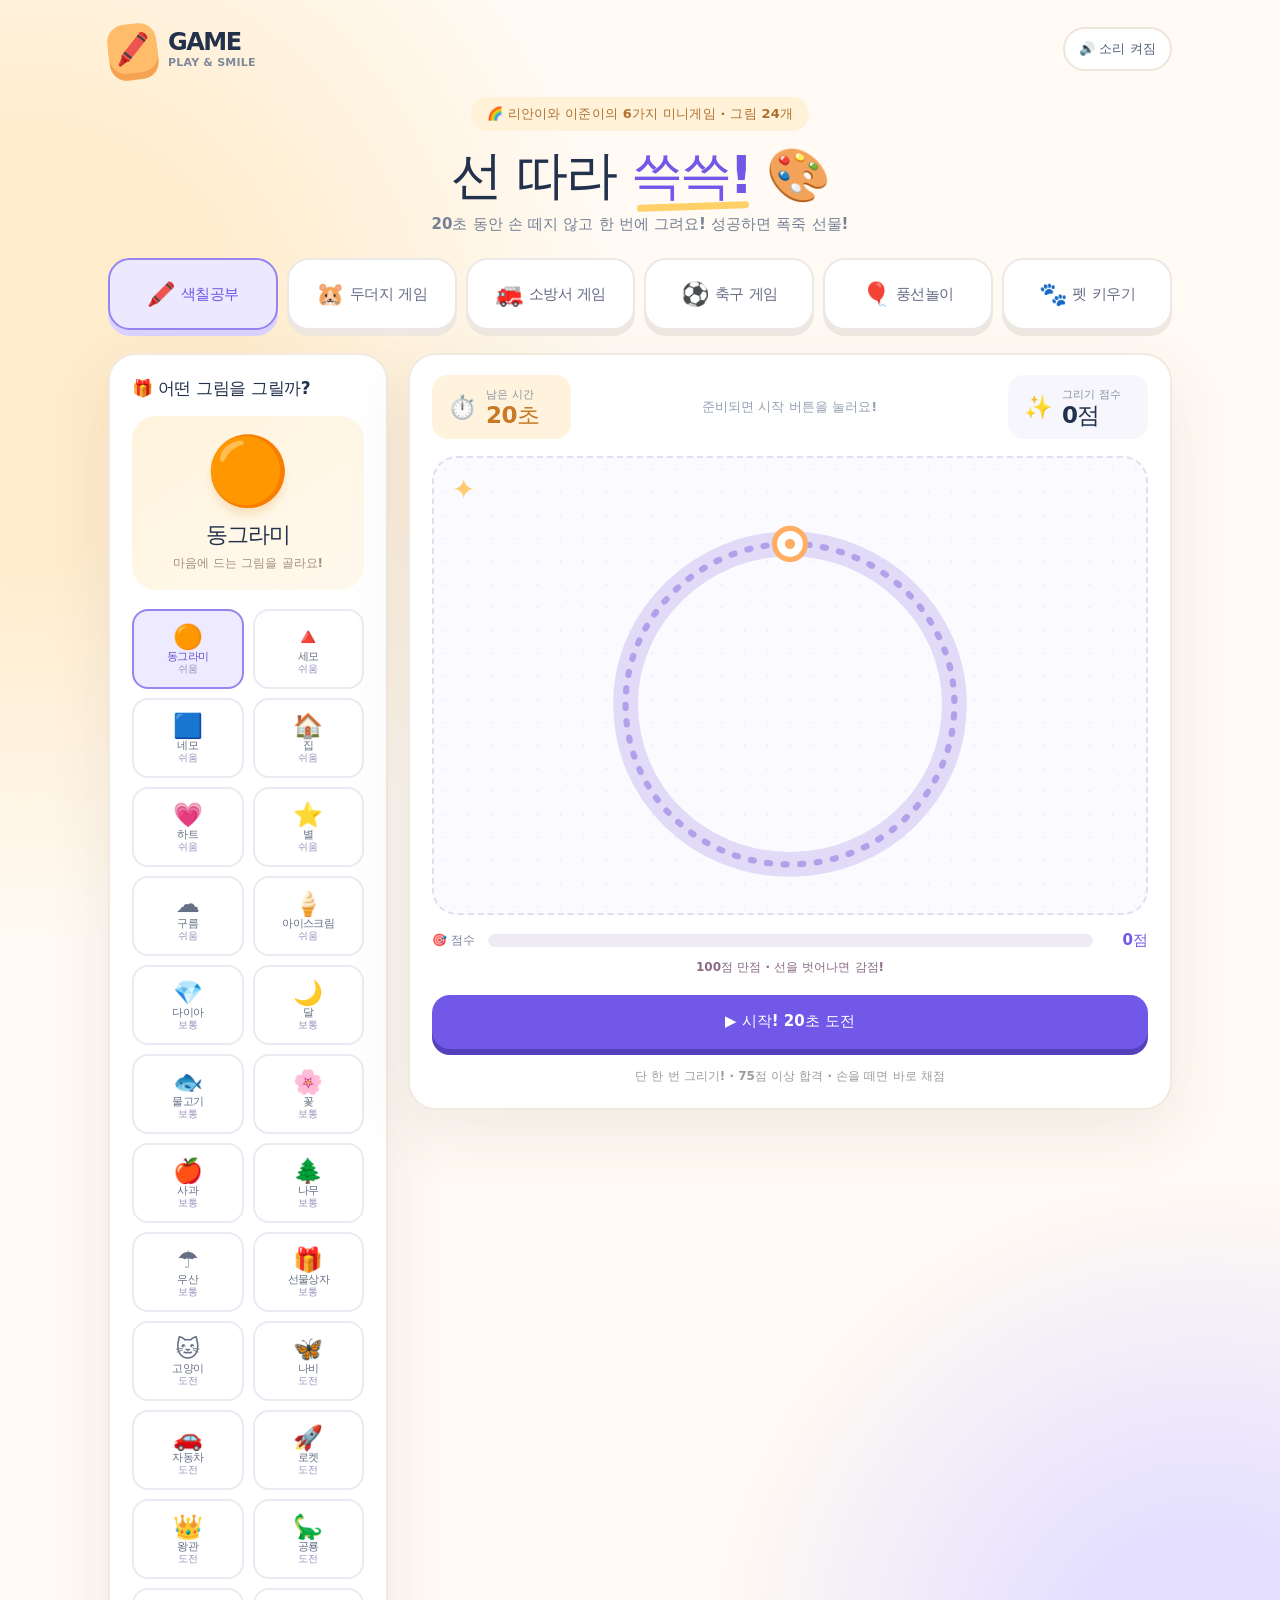
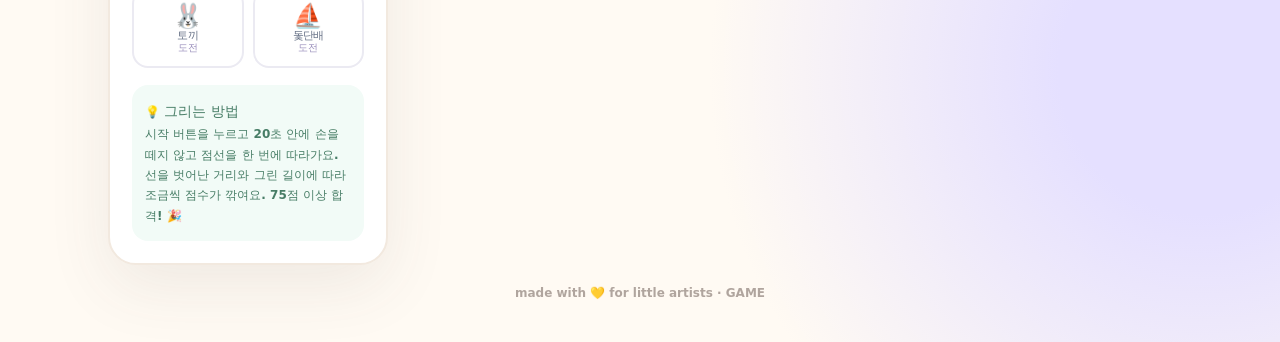
==== index.html @ 1b3ff7bb "Invalidate iframe cache for redesigned premium pet house v2" ====
<!doctype html>
<html lang="ko">
<head>
<meta charset="utf-8">
<meta name="viewport" content="width=device-width, initial-scale=1, viewport-fit=cover">
<meta name="theme-color" content="#fff8ee">
<meta name="description" content="어린이를 위한 미니게임 6종: 그림 따라 그리기, 두더지, 소방서, 축구, 풍선놀이와 10종 캐릭터 다마고치 펫 키우기.">
<title>Game · 키즈 플레이 아케이드</title>
<meta name="apple-mobile-web-app-capable" content="yes">
<meta name="apple-mobile-web-app-status-bar-style" content="default">
<meta name="apple-mobile-web-app-title" content="리안·이준 GAME">
<link rel="apple-touch-icon" sizes="192x192" href="/icons/game-192.png?v=20261031">
<link rel="icon" type="image/png" sizes="192x192" href="/icons/game-192.png?v=20261031">
<link rel="manifest" href="/manifest.webmanifest">
<style>
:root{--ink:#22314c;--muted:#80899a;--purple:#7158e8;--orange:#ff8b4a;--cream:#fff8ee;--stroke:#e9e3d9;--green:#23ad83;--red:#ec5266;--shadow:0 22px 65px rgba(81,71,64,.09);font-family:ui-rounded,"Apple SD Gothic Neo","Malgun Gothic",system-ui,sans-serif;font-synthesis:none}
*{box-sizing:border-box}body{margin:0;min-height:100dvh;background:radial-gradient(circle at 2% 18%,#ffeccc 0 10%,transparent 29%),radial-gradient(circle at 94% 86%,#e5e0ff 0 7%,transparent 24%),#fffaf3;color:var(--ink);overflow-x:hidden}button{font:inherit;cursor:pointer;border:0}button:focus-visible{outline:4px solid #93bdff;outline-offset:4px}button:disabled{cursor:default} .wrap{max-width:1120px;margin:auto;padding:24px 28px 42px}header{display:flex;align-items:center;justify-content:space-between;gap:16px;margin-bottom:24px}.brand{display:flex;align-items:center;gap:11px;text-decoration:none;color:inherit}.brandmark{width:49px;height:49px;border-radius:17px;background:#ffbd6b;display:grid;place-items:center;font-size:29px;box-shadow:0 7px 0 #f5a352;transform:rotate(-7deg)}.brandtext{font-size:24px;font-weight:1000;letter-spacing:-1.5px}.brandtext small{display:block;color:var(--muted);font-size:11px;font-weight:700;letter-spacing:.2px}.sound{display:flex;align-items:center;gap:8px;border:2px solid #ede5da;background:#fff;padding:11px 14px;border-radius:999px;font-size:13px;font-weight:850;color:#53627a}.hero{text-align:center;margin:4px 0 27px}.eyebrow{display:inline-flex;align-items:center;gap:7px;background:#fff2d9;color:#ad702e;border-radius:999px;padding:8px 16px;font-size:13px;font-weight:900;letter-spacing:.2px}.hero h1{font-size:clamp(34px,5vw,52px);font-weight:1000;letter-spacing:-2.6px;line-height:1.2;margin:13px 0 9px}.hero h1 em{font-style:normal;color:var(--purple);position:relative}.hero h1 em:after{content:"";position:absolute;left:5%;right:2%;height:7px;border-radius:10px;background:#ffd067;bottom:-5px;transform:rotate(-2deg);z-index:-1}.hero p{margin:0;color:#748095;font-size:15px;font-weight:700}.layout{display:grid;grid-template-columns:280px minmax(0,1fr);gap:20px;align-items:start}.side,.play{border:2px solid #f2e9df;background:#fff;border-radius:28px;box-shadow:var(--shadow)}.side{padding:22px}.section-title{font-size:17px;font-weight:1000;margin:0 0 16px;letter-spacing:-.5px}.active-shape{text-align:center;padding:17px 10px 18px;background:linear-gradient(145deg,#fff3dc,#fff9ee);border-radius:24px;margin-bottom:19px}.shape-emoji{font-size:67px;line-height:1.15;display:block;filter:drop-shadow(0 7px 3px #eabf8055);animation:float 3s ease-in-out infinite}.active-shape h2{font-size:22px;margin:10px 0 5px;letter-spacing:-1px}.active-shape p{font-size:12px;color:#a38f7e;margin:0;font-weight:750}.shapes-grid{display:grid;grid-template-columns:repeat(2,minmax(0,1fr));gap:9px}.shape-btn{border-radius:16px;border:2px solid #ebeaf2;background:#fff;padding:11px 4px;min-height:68px;display:flex;align-items:center;justify-content:center;flex-direction:column;gap:4px;color:#657085;font-size:12px;font-weight:900;transition:transform .18s,border-color .18s,background .18s}.shape-btn span{font-size:24px;line-height:1}.shape-btn:hover:not(:disabled){transform:translateY(-2px)}.shape-btn.selected{background:#eeeaff;border-color:#9585ee;color:#6451ce}.shape-btn:disabled:not(.selected){opacity:.42}.tip{background:#f2fbf7;border-radius:16px;padding:15px 13px;margin-top:17px;color:#477d66;font-weight:800;font-size:12px;line-height:1.7}.tip strong{font-size:14px}.play{padding:20px 22px 23px;position:relative;overflow:hidden}.stats{display:flex;align-items:center;gap:12px;justify-content:space-between;margin-bottom:17px}.stat{border-radius:16px;background:#f6f6fc;padding:12px 16px;min-width:110px;display:flex;align-items:center;gap:9px}.stat-icon{font-size:23px}.stat small{display:block;font-size:11px;color:#8790a0;font-weight:850;margin-bottom:2px}.stat b{font-size:23px;line-height:1;font-weight:1000;letter-spacing:-.6px}.stat.timer{background:#fff3dd;color:#c97823;min-width:139px}.stat.timer.danger{background:#fff0f1;color:var(--red);animation:pulse .85s infinite}.stat.timer.danger b{color:var(--red)}.stat.score{min-width:140px}.mid-instruction{text-align:center;font-size:13px;color:#94a0b4;font-weight:850}.board-outer{border:2px dashed #e1deef;border-radius:25px;background:radial-gradient(circle,#f3efff 1.3px,transparent 1.3px) 0 0 /23px 23px,#fbfaff;position:relative;overflow:hidden;isolation:isolate}.board-outer:before,.board-outer:after{position:absolute;content:"✦";color:#ffca73;font-size:28px;left:18px;top:15px;z-index:0}.board-outer:after{display:none!important;content:none!important}.board-svg{position:relative;z-index:1;display:block;width:100%;max-height:455px;aspect-ratio:500/440;touch-action:none;cursor:crosshair;user-select:none;-webkit-user-select:none}.guide-base{fill:none;stroke:#e1dbf8;stroke-width:24;stroke-linecap:round;stroke-linejoin:round;pointer-events:none}.guide-dash{fill:none;stroke:#afa1ea;stroke-width:6;stroke-dasharray:3 13;stroke-linecap:round;stroke-linejoin:round;pointer-events:none}.drawn-line{fill:none;stroke:#6d57e8;stroke-width:18;stroke-linecap:round;stroke-linejoin:round;pointer-events:none}.start-marker{fill:#fff;stroke:#ffae63;stroke-width:5;pointer-events:none}.start-dot{fill:#ffae63;pointer-events:none}.drawing-hint{position:absolute;top:14px;left:50%;transform:translateX(-50%);z-index:2;padding:9px 15px;border-radius:999px;background:#fff;box-shadow:0 3px 14px #43385a10;font-size:12px;font-weight:850;color:#7d71ab;pointer-events:none;white-space:nowrap}.board-outer.playing .drawing-hint{opacity:.7}#board::after,#drawingHint,#remainingAlert{display:none!important}.remaining-alert{position:absolute;z-index:5;left:50%;top:49px;transform:translateX(-50%);background:#e94c5f;color:white;border-radius:999px;font-size:14px;font-weight:950;padding:10px 17px;white-space:nowrap;box-shadow:0 8px 24px #eb526644;animation:shake .36s infinite alternate}.remaining-alert[hidden]{display:none}.progress-area{margin-top:16px;display:flex;align-items:center;gap:13px}.progress-label{white-space:nowrap;font-size:12px;font-weight:900;color:#7e83a0}.progress-track{flex:1;background:#eeebf4;border-radius:99px;height:13px;overflow:hidden}.progress-fill{width:0;height:100%;background:linear-gradient(90deg,#f4a2ba,#8b75f9);border-radius:inherit;transition:width .15s}.progress-number{font-weight:1000;color:var(--purple);font-size:15px;min-width:42px;text-align:right}.controls{display:flex;gap:10px;margin-top:17px}.btn{min-height:54px;border-radius:18px;padding:0 19px;font-size:15px;font-weight:1000;transition:transform .15s,opacity .15s}.btn:hover:not(:disabled){transform:translateY(-2px)}.primary{background:#7158e8;color:white;box-shadow:0 6px 0 #5440bb;flex:1}.primary:active:not(:disabled){transform:translateY(4px);box-shadow:0 2px 0 #5440bb}.secondary{background:#fff0db;color:#ac703e;min-width:105px}.btn:disabled{opacity:.38;box-shadow:none}.footnote{font-size:12px;color:#9c9a9d;text-align:center;font-weight:650;margin:19px 0 0}.result-overlay{position:absolute;inset:0;z-index:15;display:flex;align-items:center;justify-content:center;background:rgba(255,252,255,.95);backdrop-filter:blur(5px);padding:22px}.result-overlay[hidden]{display:none}.result-card{text-align:center;width:min(100%,430px);animation:popIn .45s both}.result-sticker{display:grid;place-items:center;width:134px;height:134px;margin:0 auto 15px;border-radius:38px;background:#fff2d9;font-size:78px;transform:rotate(-6deg);box-shadow:0 8px 0 #ffe0a2}.result-overlay.win .result-sticker{background:#edfce9;box-shadow:0 8px 0 #cff2c8}.result-overlay.timeout .result-sticker{background:#ffe2e0;box-shadow:0 8px 0 #f6bbbb;animation:boom .75s both}.result-card h2{font-size:36px;font-weight:1000;letter-spacing:-1.5px;margin:8px 0 5px}.result-card p{font-size:15px;font-weight:800;color:#778297;line-height:1.65;margin:5px 0 10px}.result-percentage{display:inline-flex;gap:6px;align-items:center;padding:9px 20px;border-radius:99px;background:#f0ecff;color:#6d57e8;font-size:20px;font-weight:1000;margin:5px 0 20px}.result-buttons{display:flex;justify-content:center;gap:10px}.result-buttons .btn{flex:1;max-width:190px}.confetti{pointer-events:none;position:fixed;z-index:100;inset:0;overflow:hidden}.confetti-piece{position:absolute;left:50%;top:50%;width:9px;height:14px;border-radius:3px;opacity:0;animation:burst var(--dur) ease-out var(--delay) forwards;transform-origin:center}.win-spark{font-size:26px;letter-spacing:7px;margin-bottom:8px}.bomb-flash{position:fixed;inset:0;z-index:90;background:#ffcf83;pointer-events:none;animation:flash .6s forwards}.copyright{text-align:center;margin-top:21px;color:#b0a59e;font-size:12px;font-weight:750}@keyframes float{50%{transform:translateY(-5px) rotate(5deg)}}@keyframes pulse{50%{transform:scale(1.045)}}@keyframes shake{from{transform:translateX(-52%) rotate(-2deg)}to{transform:translateX(-48%) rotate(2deg)}}@keyframes popIn{from{opacity:0;transform:scale(.84) translateY(16px)}to{opacity:1;transform:scale(1) translateY(0)}}@keyframes boom{0%{transform:scale(.2) rotate(-25deg);filter:brightness(4)}55%{transform:scale(1.16) rotate(9deg)}100%{transform:scale(1) rotate(-6deg)}}@keyframes flash{0%{opacity:0}17%{opacity:.7}100%{opacity:0}}@keyframes burst{0%{transform:translate(0,0) rotate(0);opacity:1}12%{opacity:1}100%{transform:translate(var(--dx),var(--dy)) rotate(var(--rotate));opacity:0}}@media (max-width:820px){.layout{grid-template-columns:1fr}.side{order:2}.play{order:1}.active-shape{display:none}.side{padding:18px}.shapes-grid{grid-template-columns:repeat(4,minmax(0,1fr))}.tip{margin-top:10px}.hero{margin-bottom:20px}}@media (max-width:540px){.wrap{padding:14px 12px 24px}header{margin-bottom:16px}.brandmark{width:40px;height:40px;font-size:24px}.brandtext{font-size:20px}.sound{padding:10px;font-size:12px}.hero h1{font-size:35px;letter-spacing:-2px;margin-top:8px}.hero p{font-size:12px}.eyebrow{padding:6px 13px;font-size:11px}.layout{gap:15px}.play{padding:13px;border-radius:23px}.stats{gap:5px;margin-bottom:11px}.stat{min-width:0!important;flex:1;padding:10px 8px;gap:5px;border-radius:12px}.stat b{font-size:19px}.stat small{font-size:10px}.stat-icon{font-size:18px}.mid-instruction{display:none}.board-outer{border-radius:18px}.drawing-hint{top:9px;font-size:10px;padding:7px 10px}.board-svg{max-height:none}.remaining-alert{top:40px}.progress-area{margin-top:12px;gap:7px}.progress-label{font-size:10px}.progress-number{font-size:12px}.controls{gap:8px;margin-top:13px}.btn{min-height:51px;font-size:13px;padding:0 10px}.secondary{min-width:90px}.result-sticker{width:105px;height:105px;font-size:60px;border-radius:30px}.result-card h2{font-size:29px}.result-card p{font-size:13px}.shape-btn{padding:7px 3px;min-height:59px}.shape-btn span{font-size:22px}.footnote{font-size:11px;margin-top:14px}}
.shape-btn span:nth-child(2){white-space:nowrap;letter-spacing:-.65px;font-size:11px}.shape-btn .level-label{font-size:10px!important;font-weight:850;color:#9a8fbc}.shape-btn:has(.level-label) {min-height:80px;gap:2px}.shape-btn .level-label:last-child{font-size:10px}@media (max-width:540px){.shape-btn span:nth-child(2){font-size:10px}.shape-btn:has(.level-label){min-height:71px}}@media(prefers-reduced-motion:reduce){*,*:before,*:after{animation-duration:.01ms!important;transition-duration:.01ms!important}}
.board-outer,.board-svg{touch-action:none!important;-webkit-touch-callout:none;overscroll-behavior:contain}
.trace-penalties{text-align:center;color:#8a6b86;font-size:12px;font-weight:850;margin:8px 4px 0;line-height:1.6;min-height:18px}
.trace-result-detail{background:#f7f4ff;border-radius:13px;color:#5e527b!important;padding:9px 12px;font-size:12px!important;margin:0 0 17px!important;line-height:1.6}
@media(max-width:540px){.trace-penalties{font-size:10px}.trace-result-detail{font-size:11px!important}}
</style>
<link rel="stylesheet" href="/arcade.css?v=12">
<style>
#gardenScreen{padding:0!important;overflow:visible!important}
#gardenScreen > :not(.garden-match-embed){display:none!important}
#gardenScreen .garden-match-embed{display:block;width:100%;height:1120px;min-height:950px;background:#fff9fc;border:0;border-radius:20px}
@media(max-width:540px){#gardenScreen .garden-match-embed{height:1240px;border-radius:16px}}
#petScreen{padding:0!important;overflow:visible!important}
#petHouseEmbed{display:block;border:0;border-radius:22px;background:#fff9f6;width:100%;height:1550px;min-height:1100px}
@media(max-width:540px){#petHouseEmbed{border-radius:16px;height:1790px}}
</style>
</head>
<body>
<script>
/* Lock the visual playfield while a timed game is running, including iOS Safari.
   Lock/unlock restores document scroll exactly and never alters game timers. */
(function(){
 let current=null,previous=null;
 function scrollTarget(id,offset){
  const target=document.getElementById(id);
  const y=window.scrollY||document.documentElement.scrollTop||0;
  if(!target)return y;
  const max=Math.max(0,document.documentElement.scrollHeight-window.innerHeight);
  return Math.max(0,Math.min(max,Math.round(y+target.getBoundingClientRect().top-offset)));
 }
 function unlock(owner){
  if(!current||(owner&&current!==owner))return;
  const state=previous;current=null;previous=null;
  if(!state)return;
  document.body.style.cssText=state.body;
  document.documentElement.style.cssText=state.html;
  window.scrollTo(0,state.y);
 }
 function lock(owner,id,offset=64){
  if(current===owner)return;
  if(current)unlock();
  const y=scrollTarget(id,offset);
  previous={body:document.body.style.cssText,html:document.documentElement.style.cssText,y};
  current=owner;
  document.documentElement.style.overflow='hidden';
  document.documentElement.style.overscrollBehavior='none';
  const body=document.body;
  body.style.position='fixed';
  body.style.top='-'+y+'px';
  body.style.left='0';
  body.style.right='0';
  body.style.width='100%';
  body.style.overflow='hidden';
  body.style.overscrollBehavior='none';
 }
 function blockScroll(e){if(current&&e.cancelable)e.preventDefault();}
 // Passive touch handlers cannot prevent rubber-band scrolling on iPhones.
 document.addEventListener('touchmove',blockScroll,{capture:true,passive:false});
 document.addEventListener('wheel',blockScroll,{capture:true,passive:false});
 window.addEventListener('pagehide',()=>unlock());
 window.GamePlayLock={lock,unlock,getOwner:()=>current};
})();
</script>
<div class="wrap">
<header><a href="/" class="brand" aria-label="Game 홈"><span class="brandmark">🖍️</span><span class="brandtext">GAME<small>PLAY & SMILE</small></span></a><button id="soundBtn" type="button" class="sound" aria-label="소리 켜기 또는 끄기">🔊 소리 켜짐</button></header>
<div class="hero"><div class="eyebrow">🌈 리안이와 이준이의 6가지 미니게임 · 그림 24개</div><h1 id="heroTitle">선 따라 <em>쓱쓱!</em> 🎨</h1><p id="heroDesc">20초 동안 손 떼지 않고 한 번에 그려요! 성공하면 폭죽 선물!</p></div>
<nav class="game-tabs" role="tablist" aria-label="게임 선택">
 <button type="button" class="game-tab active" id="tab-trace" role="tab" aria-selected="true" aria-controls="tracingScreen" data-game="trace"><span class="tab-emoji">🖍️</span><span>색칠공부</span></button>
 <button type="button" class="game-tab" id="tab-mole" role="tab" aria-selected="false" aria-controls="moleScreen" data-game="mole"><span class="tab-emoji">🐹</span><span>두더지 게임</span></button>
 <button type="button" class="game-tab" id="tab-fire" role="tab" aria-selected="false" aria-controls="fireScreen" data-game="fire"><span class="tab-emoji">🚒</span><span>소방서 게임</span></button>
 <button type="button" class="game-tab" id="tab-soccer" role="tab" aria-selected="false" aria-controls="soccerScreen" data-game="soccer"><span class="tab-emoji">⚽</span><span>축구 게임</span></button>
 <button type="button" class="game-tab" id="tab-garden" role="tab" aria-selected="false" aria-controls="gardenScreen" data-game="garden"><span class="tab-emoji">🎈</span><span>풍선놀이</span></button>
 <button type="button" class="game-tab" id="tab-pet" role="tab" aria-selected="false" aria-controls="petScreen" data-game="pet"><span class="tab-emoji">🐾</span><span>펫 키우기</span></button>
</nav>
<main class="layout" id="tracingScreen" role="tabpanel" aria-labelledby="tab-trace">
<aside class="side" aria-label="그림 고르기"><h2 class="section-title">🎁 어떤 그림을 그릴까?</h2><div class="active-shape"><span class="shape-emoji" id="shapeEmoji">☀️</span><h2 id="shapeName">동그라미</h2><p>마음에 드는 그림을 골라요!</p></div><div id="shapesGrid" class="shapes-grid"></div><div class="tip">💡 <strong>그리는 방법</strong><br>시작 버튼을 누르고 20초 안에 손을 떼지 않고 점선을 한 번에 따라가요. 선을 벗어난 거리와 그린 길이에 따라 조금씩 점수가 깎여요. <b>75점 이상</b> 합격! 🎉</div></aside>
<section class="play" aria-label="따라 그리기 게임"><div class="stats"><div class="stat timer" id="timerBox"><span class="stat-icon">⏱️</span><span><small>남은 시간</small><b id="timer" aria-live="off">20초</b></span></div><div class="mid-instruction" id="statusText">준비되면 시작 버튼을 눌러요!</div><div class="stat score"><span class="stat-icon">✨</span><span><small>그리기 점수</small><b id="score">0점</b></span></div></div>
<div class="board-outer" id="board"><span id="drawingHint" class="drawing-hint" hidden aria-hidden="true"></span><div id="remainingAlert" class="remaining-alert" role="status" hidden>⏰ 20초 남았어요! 틱탁 틱탁!</div><svg id="drawSvg" class="board-svg" viewBox="0 0 500 440" xmlns="http://www.w3.org/2000/svg" aria-label="모양을 따라 그리는 공간"><path id="guideBase" class="guide-base"/><path id="guideDash" class="guide-dash"/><g id="ink"></g><circle id="startCircle" class="start-marker" r="15"/><circle id="startDot" class="start-dot" r="5"/></svg></div>
<div class="progress-area"><span class="progress-label">🎯 점수</span><div class="progress-track"><div class="progress-fill" id="progressFill"></div></div><strong id="progressNumber" class="progress-number">0점</strong></div>
<div id="tracePenalty" class="trace-penalties" aria-live="off">100점 만점 · 선을 벗어나면 감점!</div>
<div class="controls"><button id="startBtn" class="btn primary">▶ 시작! 20초 도전</button><button id="clearBtn" class="btn secondary" disabled>↺ 다시 그리기</button><button id="finishBtn" class="btn primary" disabled>✓ 완성했어요!</button></div><p class="footnote">단 한 번 그리기! · 75점 이상 합격 · 손을 떼면 바로 채점</p>
<div id="resultOverlay" class="result-overlay" role="dialog" aria-modal="true" aria-labelledby="resultTitle" hidden><div class="result-card"><div class="win-spark" id="resultStars"></div><div class="result-sticker" id="resultEmoji">🎉</div><h2 id="resultTitle">참 잘했어요!</h2><p id="resultDescription">멋지게 그렸어요!</p><div class="result-percentage" id="resultPercent">⭐ 95점</div><p class="trace-result-detail" id="resultBreakdown"></p><div class="result-buttons"><button class="btn secondary" id="retryBtn">↺ 다시 도전</button><button class="btn primary" id="nextBtn">다른 그림 ➜</button></div></div></div>
</section></main>
<section id="moleScreen" class="arcade-screen mole-screen" role="tabpanel" aria-labelledby="tab-mole" hidden>
 <div class="arcade-intro"><div><span class="arcade-tag mole-tag">🕹️ ARCADE · 60 SEC</span><h2>🐹 두더지 팡팡!</h2><p>처음 8초는 1마리! 이후 천천히 늘어나 최대 5마리까지 동시에 등장해요!</p></div><span class="arcade-bubble" aria-hidden="true">🔨</span></div>
 <div class="arcade-stats"><div><small>⏳ 남은 시간</small><strong id="moleTime">60초</strong></div><div><small>🏆 점수</small><strong id="moleScore">0점</strong></div><div><small>🔥 연속 성공</small><strong id="moleCombo">0</strong></div></div>
 <div class="mole-rules"><span>🐾 두더지 <strong>+10~30점</strong></span><span>🐱 고양이 <strong>−20점</strong></span><span>⚡ 후반엔 <strong>최대 5마리 동시!</strong></span></div>
 <div class="mole-arena" id="moleArena">
  <div class="mole-stars" aria-hidden="true">✦ 🎪 ✨ ⭐ ✦</div>
  <div class="mole-grid" id="moleGrid" aria-label="두더지 구멍 9개"></div>
  <div class="mole-hammer" id="moleHammer" aria-hidden="true">🔨</div>
  <div class="mole-pop" id="molePop" aria-hidden="true"></div>
 </div>
 <div class="arcade-actions"><button type="button" class="arcade-action mole-action" id="moleStart">▶ 두더지 게임 시작</button><span id="moleTip" class="action-tip">두더지는 +점수, 고양이는 −20점! 여러 마리가 동시에 나와요 🐱</span></div>
 <div class="arcade-result mole-result" id="moleResult" hidden role="status">
  <span id="moleResultEmoji">🎉</span><h3 id="moleResultTitle">끝!</h3><p id="moleResultDetail"></p>
  <div class="save-record mole-save-record">
   <label for="molePlayer">🏅 내 선수 이름</label>
   <div class="save-row"><input id="molePlayer" maxlength="12" autocomplete="nickname" placeholder="예: 리안이, 이준이" aria-label="기록에 저장할 이름" /><button type="button" id="moleSave">💾 기록 저장</button></div>
   <p id="moleSaveMsg" role="status" aria-live="polite"></p>
  </div>
  <button type="button" id="moleAgain" class="arcade-action mole-action">🔄 또 도전하기</button>
 </div>
 <div class="leaderboard mole-leaderboard">
  <div class="leaderboard-head"><div><h3>🏆 두더지 게임 순위표</h3><p>60초 동안 획득한 점수순 · 동점이면 두더지를 많이 잡은 순 · 이 기기 기록</p></div>
   <button type="button" class="board-refresh" id="moleRankRefresh" aria-label="두더지 순위 새로고침">↻</button>
  </div>
  <ol id="moleRankList" class="rank-list"><li class="rank-empty">첫 번째 두더지왕에 도전해 보세요!</li></ol>
 </div>
</section>
<section id="fireScreen" class="arcade-screen fire-screen" role="tabpanel" aria-labelledby="tab-fire" hidden>
 <div class="arcade-intro"><div><span class="arcade-tag fire-tag">🚨 FIRE STATION · 60 SEC</span><h2>🚒 출동! 꼬마 소방관</h2><p>🔥 불을 끄고, 🧒 사람을 발견하면 🚒 소방차로 구조해요!</p></div><span class="arcade-bubble" aria-hidden="true">🧑‍🚒</span></div>
 <div class="arcade-stats fire-stats"><div><small>⏳ 남은 시간</small><strong id="fireTime">60초</strong></div><div><small>💧 불 끈 횟수</small><strong id="fireHits">0</strong></div><div><small>🏆 점수</small><strong id="fireScore">0점</strong></div><div><small>🏠 탄 집</small><strong id="fireBurns">0</strong></div></div>
 <div class="fire-difficulty" id="fireDifficulty" role="status" aria-live="polite">🌱 1단계 · 한 곳씩 불이 나요</div>
 <div class="fire-rescue-status"><span>🛟 구조 성공 <strong id="fireRescued">0명</strong></span><span>🧒 사람 발견 → <b>🚒 소방차</b> 선택 → 사람 있는 창문 터치!</span></div>
 <div class="fire-scene" id="fireScene">
  <div class="fire-sky"><span>☀️</span><span>☁️</span><span>☁️</span></div>
  <div class="fire-apartment"><div class="fire-roof"><span>🏢 햇살 아파트</span><span class="roof-light">🚨</span></div><div class="fire-windows" id="fireWindows" aria-label="아파트 창문 25개"></div><div class="fire-lobby">🚪 <span>햇살 아파트 · 안전 제일!</span> 🌼</div></div>
  <button type="button" id="fireTruck" class="fire-truck" aria-pressed="false" aria-label="🚒 사다리차 선택하여 사람 구조하기">🚒<small>사다리차</small></button>
  <div class="fire-ground" aria-hidden="true">🌳　🌼　🌿　🌻　🌳</div>
  <div class="fire-ladder" id="fireLadder" hidden aria-hidden="true"><div class="ladder-rail"><span class="ladder-firefighter">👨‍🚒</span><span class="ladder-passenger">🧒</span></div></div>
  <div class="fire-rescue-pop" id="fireRescuePop" aria-hidden="true"></div>
  <div class="fire-splash" id="fireSplash" aria-hidden="true"></div>
 </div>
 <div class="arcade-actions"><button type="button" class="arcade-action fire-action" id="fireStart">▶ 소방서 게임 시작</button><span id="fireTip" class="action-tip">불 🔥 터치=진화 · 사람 🧒 발견=소방차🚒 → 창문 터치!</span></div>
 <div class="arcade-result fire-result" id="fireResult" hidden role="status"><span id="fireResultEmoji">🏆</span><h3 id="fireResultTitle">구조 활동 완료!</h3><p id="fireResultDetail"></p>
  <div class="save-record"><label for="firePlayer">내 소방관 이름</label><div class="save-row"><input id="firePlayer" maxlength="12" autocomplete="nickname" placeholder="예: 용감한 소방관" /><button type="button" id="fireSave">💾 기록 저장</button></div><p id="fireSaveMsg" role="status" aria-live="polite"></p></div>
  <button type="button" id="fireAgain" class="arcade-action fire-action">🔄 다시 출동!</button>
 </div>
 <div class="leaderboard"><div class="leaderboard-head"><div><h3>🏅 소방관 명예의 전당</h3><p>이 기기의 기록을 저장해 순위를 확인해요</p></div><button type="button" class="board-refresh" id="rankRefresh" aria-label="순위 새로고침">↻</button></div><ol id="fireRankList" class="rank-list"><li class="rank-empty">아직 기록이 없어요. 첫 번째 소방관이 되어 주세요!</li></ol></div>
</section>
<section id="soccerScreen" class="arcade-screen soccer-screen" role="tabpanel" aria-labelledby="tab-soccer" hidden>
 <div class="arcade-intro"><div><span class="arcade-tag soccer-tag">⚽ PENALTY SHOOTOUT · 5 SHOTS</span><h2>⚽ 승부차기 챌린지!</h2><p>5번의 승부차기! 6→5→5→4→4곳 중 선택하세요. 골키퍼는 선택 전에 막을 방향을 정해요!</p></div><span class="arcade-bubble soccer-bubble" aria-hidden="true">🏆</span></div>
 <div class="arcade-stats soccer-stats"><div><small>⏳ 슛 남은 시간</small><strong id="soccerTime">10초</strong></div><div><small>⚽ 남은 슈팅</small><strong id="soccerRemaining">5개</strong></div><div><small>🥅 성공한 골</small><strong id="soccerGoals">0 / 5</strong></div></div>
 <div id="soccerProgress" class="soccer-progress" aria-label="다섯 번 슈팅 기록">⚽ ⚽ ⚽ ⚽ ⚽</div>
 <div class="soccer-level-banner" id="soccerLevelBanner" aria-live="polite"><span id="soccerStage">1단계</span><strong id="soccerChoices">6개 방향 중 슈팅!</strong><small>선택 가능한 곳을 노려요 · 키퍼는 선택 전 방향 확정</small></div>
 <div id="soccerArena" class="soccer-arena" aria-label="축구 골대와 단계별로 좁아지는 슈팅 방향">
  <div class="soccer-fans" aria-hidden="true">🏟️　🎺　🙌　⭐　🙌　🎉</div>
  <div class="soccer-stadium-board" aria-hidden="true"><span>🏆 KIDS CUP</span><span>⚽ PENALTY</span></div>
  <div class="soccer-goal" id="soccerGoal">
   <div class="soccer-net" aria-hidden="true"></div><div class="soccer-net-flash" id="soccerNetFlash" aria-hidden="true"></div>
   <div class="soccer-zones" id="soccerZones" role="group" aria-label="슛할 방향 선택">
    <button type="button" class="soccer-zone" data-zone="0" aria-label="왼쪽 위로 슈팅"><span>↖</span><small>왼쪽 위</small></button>
    <button type="button" class="soccer-zone" data-zone="1" aria-label="가운데 위로 슈팅"><span>↑</span><small>센터 위</small></button>
    <button type="button" class="soccer-zone" data-zone="2" aria-label="오른쪽 위로 슈팅"><span>↗</span><small>오른쪽 위</small></button>
    <button type="button" class="soccer-zone" data-zone="3" aria-label="왼쪽 아래로 슈팅"><span>↙</span><small>왼쪽 아래</small></button>
    <button type="button" class="soccer-zone" data-zone="4" aria-label="가운데 아래로 슈팅"><span>↓</span><small>센터 아래</small></button>
    <button type="button" class="soccer-zone" data-zone="5" aria-label="오른쪽 아래로 슈팅"><span>↘</span><small>오른쪽 아래</small></button>
   </div>
   <div id="soccerKeeper" class="soccer-keeper" aria-hidden="true">
    <svg viewBox="0 0 110 146" xmlns="http://www.w3.org/2000/svg" aria-hidden="true">
      <defs><linearGradient id="keeperJersey" x1="0" y1="0" x2="1" y2="1"><stop stop-color="#ffe078"/><stop offset=".6" stop-color="#ffc142"/><stop offset="1" stop-color="#ee9935"/></linearGradient><radialGradient id="keeperSkin"><stop stop-color="#ffe5be"/><stop offset="1" stop-color="#ddaa8e"/></radialGradient></defs>
      <ellipse cx="55" cy="139" rx="37" ry="5" fill="#1b4334" opacity=".22"/>
      <g class="keeper-leg-left"><path d="M42 92 L31 128 L44 134 L58 105 Z" fill="#343963" stroke="#222b54" stroke-width="2"/><path d="M27 130 Q38 125 47 132 L49 140 L22 140 Z" fill="#fff9ec" stroke="#d6dae3" stroke-width="2"/></g>
      <g class="keeper-leg-right"><path d="M61 99 L71 131 L84 128 L74 91 Z" fill="#343963" stroke="#222b54" stroke-width="2"/><path d="M67 132 Q78 126 88 129 L93 140 L66 140 Z" fill="#fff9ec" stroke="#d6dae3" stroke-width="2"/></g>
      <path d="M36 78 L74 78 L75 104 Q55 110 35 103Z" fill="#24375b"/>
      <path d="M32 51 Q55 43 78 51 L83 91 Q53 99 27 90 Z" fill="url(#keeperJersey)" stroke="#cb8b32" stroke-width="2"/>
      <path d="M38 54 L72 54 M42 86 L69 86" stroke="#fff1bd" stroke-width="3" stroke-linecap="round"/><text x="55" y="80" text-anchor="middle" font-weight="900" font-size="22" fill="#8c5b28">1</text>
      <g class="keeper-arm-left"><path d="M33 55 Q20 56 14 81" fill="none" stroke="#ffc454" stroke-width="15" stroke-linecap="round"/><path d="M13 75 L5 77 Q-2 88 8 98 Q22 102 25 89 L23 79Z" fill="#fff" stroke="#77abc5" stroke-width="3"/><path d="M8 82 L7 92 M13 81 L13 94 M19 83 L19 92" stroke="#9bd3e5" stroke-width="2"/></g>
      <g class="keeper-arm-right"><path d="M76 55 Q92 56 97 81" fill="none" stroke="#ffc454" stroke-width="15" stroke-linecap="round"/><path d="M90 79 L86 88 Q89 102 102 98 Q113 91 105 77 L96 75Z" fill="#fff" stroke="#77abc5" stroke-width="3"/><path d="M93 82 L94 92 M99 81 L100 94 M104 82 L105 92" stroke="#9bd3e5" stroke-width="2"/></g>
      <rect x="48" y="42" width="14" height="13" rx="5" fill="#e5a783"/>
      <ellipse cx="55" cy="30" rx="24" ry="26" fill="url(#keeperSkin)" stroke="#d69c7e" stroke-width="2"/>
      <path d="M31 30 Q27 3 52 3 Q82 -2 80 27 L70 18 Q53 22 36 16Z" fill="#3c302d"/>
      <path d="M35 14 Q48 5 62 10" fill="none" stroke="#645048" stroke-width="3" opacity=".4"/>
      <ellipse cx="46" cy="30" rx="3.3" ry="4.4" fill="#342c2d"/><ellipse cx="65" cy="30" rx="3.3" ry="4.4" fill="#342c2d"/>
      <circle cx="45" cy="28.5" r="1.1" fill="white"/><circle cx="64" cy="28.5" r="1.1" fill="white"/>
      <path d="M49 42 Q55 47 62 41" fill="none" stroke="#af7063" stroke-width="2.6" stroke-linecap="round"/>
      <ellipse cx="34" cy="37" rx="5" ry="3.4" fill="#f2aaaa" opacity=".65"/><ellipse cx="76" cy="37" rx="5" ry="3.4" fill="#f2aaaa" opacity=".65"/>
    </svg>
    <div class="soccer-glove-ball" aria-hidden="true">⚽</div>
   </div>
  </div>
  <div class="soccer-pitch-decor" aria-hidden="true"><span class="soccer-pitch-circle"></span></div>
  <div class="soccer-speed-lines" id="soccerSpeedLines" aria-hidden="true"></div><div id="soccerBall" class="soccer-ball" aria-hidden="true">⚽</div><div id="soccerImpact" class="soccer-impact" aria-hidden="true"></div>
  <div id="soccerCelebration" class="soccer-celebration" aria-live="polite"></div>
 </div>
 <div class="soccer-caption" id="soccerInstruction" aria-live="polite">준비되면 시작하세요! 5번의 슈팅에 도전합니다.</div>
 <div class="arcade-actions"><button type="button" class="arcade-action soccer-action" id="soccerStart">▶ 축구 게임 시작</button><span class="action-tip">각 슛 10초 · 6→5→5→4→4곳 · 골키퍼가 몸을 던져 막아요!</span></div>
 <div class="arcade-result soccer-result" id="soccerResult" hidden role="status"><span id="soccerResultEmoji">🏆</span><h3 id="soccerResultTitle">승부차기 종료!</h3><p id="soccerResultDetail"></p>
  <div class="save-record"><label for="soccerPlayer">축구 선수 이름</label><div class="save-row"><input id="soccerPlayer" maxlength="12" autocomplete="nickname" placeholder="예: 슈팅왕" /><button type="button" id="soccerSave">💾 기록 저장</button></div><p id="soccerSaveMsg" role="status" aria-live="polite"></p></div>
  <button type="button" class="arcade-action soccer-action" id="soccerAgain">🔄 다시 도전하기</button>
 </div>
 <div class="leaderboard soccer-leaderboard"><div class="leaderboard-head"><div><h3>🏅 승부차기 명예의 전당</h3><p>5번 중 성공한 골이 많은 선수 우선 · 동점이면 빠른 슈팅 우선 · 이 기기 기록</p></div><button type="button" class="board-refresh" id="soccerRankRefresh" aria-label="축구 순위 새로고침">↻</button></div>
 <ol id="soccerRankList" class="rank-list"><li class="rank-empty">첫 번째 승부차기 기록을 만들어 보세요!</li></ol></div>
</section>
<section id="petScreen" class="arcade-screen" role="tabpanel" aria-labelledby="tab-pet" hidden>
 <iframe id="petHouseEmbed" title="포근포근 펫하우스 — 10가지 귀여운 캐릭터 키우기" src="/pet-care.html?v=2" loading="eager" scrolling="no" referrerpolicy="same-origin"></iframe>
</section>
<section id="gardenScreen" class="arcade-screen garden-screen" role="tabpanel" aria-labelledby="tab-garden" hidden>
 <iframe id="gardenMatchEmbed" class="garden-match-embed" src="/balloon-match.html?v=easy-75s-20261031" title="김리안과 권이준의 30초 풍선 짝맞추기" loading="eager" scrolling="no"></iframe>
 <div class="arcade-intro garden-intro"><div><span class="arcade-tag garden-tag">🎈 RIAN & IJUN BALLOON PARTY</span><h2>🌈 리안이와 이준이의 풍선 보물파티!</h2><p>위의 색과 같은 풍선을 찾아 팡! 선물상자도 열어 봐요!</p></div><span class="arcade-bubble garden-bubble" aria-hidden="true">🎁</span></div>
 <div class="garden-topbar">
  <div class="garden-target-panel"><div class="garden-target-instruction">👀 이 색을 찾아요!</div><div id="gardenTargetColor" class="garden-target-balloon" aria-label="찾아야 할 풍선 색깔"></div></div>
  <div class="garden-counter-panel"><small>⭐ 찾은 풍선</small><strong id="gardenCount">0 / 6</strong><span id="gardenProgress">🎈 🎈 🎈 🎈 🎈 🎈</span></div>
 </div>
 <div class="garden-photo-stage" id="gardenScene">
  <div class="garden-photo-heroes">
   <div class="garden-photo-hero rian" id="gardenRian">
    <span class="garden-photo-sticker rian-sticker"><img src="[data-uri]" alt="김리안 사진" decoding="async" /><span class="garden-sticker-crown" aria-hidden="true">🌸</span></span>
    <span class="garden-photo-name">🌸 김리안</span><span class="garden-photo-reaction" id="gardenRianQuote">🎈</span>
   </div>
   <div class="garden-photo-hero ijun" id="gardenIjun">
    <span class="garden-photo-sticker ijun-sticker"><img src="[data-uri]" alt="권이준 사진" decoding="async" /><span class="garden-sticker-crown" aria-hidden="true">⭐</span></span>
    <span class="garden-photo-name">⭐ 권이준</span><span class="garden-photo-reaction" id="gardenIjunQuote">🎉</span>
   </div>
  </div>
  <div class="garden-balloon-field" id="gardenBalloonField" role="group" aria-label="색깔 풍선 4개"></div>
  <button type="button" class="garden-gift" id="gardenGift" hidden aria-label="깜짝 선물 상자 열기"><span class="garden-gift-box">🎁</span><span class="garden-gift-callout">👆 톡!</span></button>
  <div class="garden-magic-burst" id="gardenMagic" aria-live="polite"></div>
  <div class="garden-confetti-decor" aria-hidden="true">🌸　⭐　🌈　✨　💖　🌼</div>
 </div>
 <div class="garden-treasures"><span class="garden-treasures-label">🎁 보물 선물</span><div id="gardenTreasures" class="garden-treasure-slots" aria-label="모은 보물 3개"></div></div>
 <div class="garden-prompt" id="gardenPrompt" role="status" aria-live="polite">🎈 시작 버튼을 누르면 풍선 파티가 시작돼요!</div>
 <div class="arcade-actions"><button type="button" class="arcade-action garden-action" id="gardenStart">▶ 풍선 파티 시작!</button><span class="action-tip">시간 제한 없음 · 틀려도 괜찮아요 · 풍선 6개 + 보물 3개!</span></div>
 <div class="arcade-result garden-result" id="gardenResult" hidden role="status"><span>🎉👑🌈</span><h3>리안이와 이준이의 풍선 파티 성공!</h3><p id="gardenResultDetail"></p><button type="button" class="arcade-action garden-action" id="gardenAgain">🎈 한 번 더 놀기!</button></div>
 <div class="garden-crowns">👑 완성한 파티 <strong id="gardenCollection">0개</strong></div>
 <p class="garden-privacy">아이들의 원본 사진 전체 대신 얼굴 중심으로 자른 작은 사진을 사용했습니다. 사진은 이 공개 게임 페이지에 포함됩니다.</p>
</section>
<div class="copyright">made with 💛 for little artists · GAME</div></div><div id="confetti" class="confetti" aria-hidden="true"></div>
<script>
(function(){'use strict';
const $=id=>document.getElementById(id);
const shapes=[
 {name:'동그라미',level:'쉬움',emoji:'🟠',path:'M 250 83 C 335 83 409 152 409 238 C 409 325 337 393 250 393 C 162 393 91 325 91 238 C 91 152 165 83 250 83 Z'},
 {name:'세모',level:'쉬움',emoji:'🔺',path:'M 250 82 L 423 381 L 77 381 Z'},
 {name:'네모',level:'쉬움',emoji:'🟦',path:'M 103 90 L 397 90 L 397 384 L 103 384 Z'},
 {name:'집',level:'쉬움',emoji:'🏠',path:'M 93 238 L 184 153 L 184 114 L 220 114 L 220 119 L 250 87 L 407 238 L 369 238 L 369 384 L 131 384 L 131 238 Z'},
 {name:'하트',level:'쉬움',emoji:'💗',path:'M 250 382 C 211 349 88 257 88 175 C 88 101 182 76 250 157 C 318 76 412 101 412 175 C 412 257 289 349 250 382 Z'},
 {name:'별',level:'쉬움',emoji:'⭐',path:'M 250 65 L 304 174 L 425 191 L 337 276 L 357 397 L 250 340 L 143 397 L 163 276 L 75 191 L 196 174 Z'},
 {name:'구름',level:'쉬움',emoji:'☁️',path:'M 133 356 C 78 356 68 286 115 258 C 101 194 157 152 210 177 C 239 113 333 121 358 192 C 427 175 462 239 432 302 C 416 339 389 356 348 356 Z'},
 {name:'아이스크림',emoji:'🍦',level:'쉬움',path:'M 126 229 C 111 207 124 182 155 179 C 158 150 180 133 210 138 C 219 99 266 96 284 136 C 318 124 354 153 353 183 C 388 183 399 210 375 232 L 250 407 Z'},
 {name:'다이아',emoji:'💎',level:'보통',path:'M 250 78 L 418 225 L 250 388 L 82 225 Z'},
 {name:'달',emoji:'🌙',level:'보통',path:'M 343 83 C 255 94 208 162 216 238 C 225 331 298 369 377 352 C 330 397 257 405 194 358 C 117 301 120 183 189 114 C 236 67 294 62 343 83 Z'},
 {name:'물고기',emoji:'🐟',level:'보통',path:'M 110 238 L 64 153 L 64 322 L 110 238 C 149 178 206 163 241 162 L 263 117 L 287 172 C 335 184 368 204 402 239 C 366 281 326 302 278 317 L 249 364 L 223 322 C 163 320 126 293 110 238 Z'},
 {name:'꽃',emoji:'🌸',level:'보통',path:'M 250 146 C 238 106 212 88 190 105 C 166 121 167 156 187 182 C 143 159 110 175 108 212 C 106 231 132 246 165 250 C 112 270 112 311 144 334 C 166 350 192 350 218 333 C 224 374 256 390 290 367 C 305 358 316 336 316 314 C 357 344 395 325 401 292 C 408 265 393 245 362 226 C 400 180 377 134 343 134 C 322 130 305 141 289 158 C 284 119 265 104 250 146 Z'},
 {name:'사과',emoji:'🍎',level:'보통',path:'M 254 137 C 235 91 276 69 295 75 C 290 113 259 125 254 137 C 195 86 98 148 107 244 C 113 341 173 405 248 375 C 327 408 391 343 393 249 C 396 158 325 108 254 137 Z'},
 {name:'나무',emoji:'🌲',level:'보통',path:'M 250 65 L 181 169 L 207 169 L 131 274 L 198 274 L 150 345 L 220 345 L 220 407 L 280 407 L 280 345 L 350 345 L 302 274 L 369 274 L 293 169 L 319 169 Z'},
 {name:'우산',emoji:'☂️',level:'보통',path:'M 72 218 C 95 100 402 101 427 218 Q 385 253 343 218 Q 299 255 263 218 L 263 359 Q 264 401 219 391 L 219 367 Q 240 386 241 359 L 241 218 Q 194 252 151 218 Q 110 254 72 218 Z'},
 {name:'선물상자',emoji:'🎁',level:'보통',path:'M 114 160 L 215 160 Q 182 140 180 111 Q 177 82 204 82 Q 230 82 250 146 Q 270 82 296 82 Q 322 82 320 111 Q 317 140 285 160 L 389 160 L 389 380 L 112 380 Z'},
 {name:'고양이',emoji:'🐱',level:'도전',path:'M 131 246 L 122 101 L 209 158 Q 250 146 290 158 L 378 101 L 368 246 Q 401 262 382 292 L 396 318 Q 380 357 331 373 Q 249 405 170 373 Q 116 359 103 318 L 120 291 Q 101 261 131 246 Z'},
 {name:'나비',emoji:'🦋',level:'도전',path:'M 250 214 C 208 163 174 112 131 117 C 86 116 64 156 94 196 C 71 215 93 241 125 243 C 89 264 83 310 119 339 C 159 373 208 323 250 280 C 292 323 341 373 381 339 C 417 310 411 264 375 243 C 407 241 429 215 406 196 C 436 156 414 116 369 117 C 326 112 292 163 250 214 Z'},
 {name:'자동차',emoji:'🚗',level:'도전',path:'M 72 247 L 112 247 L 168 153 L 212 153 L 226 137 L 286 137 L 301 153 L 331 153 L 387 247 L 427 247 L 427 315 L 402 315 L 389 345 L 360 345 L 345 378 L 315 378 L 297 345 L 201 345 L 184 378 L 155 378 L 139 345 L 111 345 L 102 315 L 72 315 Z'},
 {name:'로켓',emoji:'🚀',level:'도전',path:'M 250 53 C 305 112 330 164 319 222 L 345 248 L 340 270 L 389 314 L 368 366 L 325 343 L 313 365 L 293 348 L 269 398 L 250 373 L 231 398 L 207 348 L 187 365 L 175 343 L 132 366 L 111 314 L 160 270 L 155 248 L 181 222 C 170 164 195 112 250 53 Z'},
 {name:'왕관',emoji:'👑',level:'도전',path:'M 101 151 L 163 223 L 176 178 L 202 234 L 236 109 L 263 210 L 302 116 L 346 232 L 360 174 L 412 152 L 386 324 L 369 330 L 378 354 L 122 354 L 130 329 L 114 324 Z'},
 {name:'공룡',emoji:'🦕',level:'도전',path:'M 96 300 L 156 265 L 148 198 L 202 210 L 210 135 L 257 159 L 306 109 L 315 178 L 370 183 L 387 244 L 435 248 L 415 299 L 356 320 L 336 383 L 291 383 L 276 330 L 213 341 L 184 384 L 142 384 L 143 340 Z'},
 {name:'토끼',emoji:'🐰',level:'도전',path:'M 170 247 C 148 228 137 166 159 131 C 178 97 204 107 216 174 C 222 112 252 77 277 95 C 301 115 279 173 267 196 C 349 201 391 264 363 327 C 341 370 289 385 246 385 C 183 384 122 348 116 307 C 111 277 139 252 170 247 Z'},
 {name:'돛단배',emoji:'⛵',level:'도전',path:'M 92 285 L 236 285 L 236 98 L 376 260 L 259 260 L 259 285 L 409 285 L 359 367 Q 250 406 139 367 Z'}
];
const TRACE_DURATION_MS=20000;
let selected=0,mode='ready',deadline=0,lastSecond=20,interval=0,strokes=[],activeStroke=null,activePointer=null,targetSamples=[],targetGrid=new Map(),covered=null,coveredCount=0,totalDrawn=0,onLineDrawn=0,targetLength=1,score=0,minorOff=0,midOff=0,majorOff=0,scoreBreakdown={missing:100,minor:0,medium:0,major:0,repeated:0},audioCtx=null,soundOn=true;
const svg=$('drawSvg'),ink=$('ink'),guide=$('guideDash'),base=$('guideBase');
const NS='http://www.w3.org/2000/svg';
function createSvg(name,props){const e=document.createElementNS(NS,name);Object.entries(props).forEach(([k,v])=>e.setAttribute(k,v));return e;}
function setStatus(s){$('statusText').textContent=s;}
function renderShapeButtons(){const grid=$('shapesGrid');grid.textContent='';shapes.forEach((shape,i)=>{const b=document.createElement('button');b.className='shape-btn'+(i===selected?' selected':'');b.type='button';b.disabled=mode==='running';b.setAttribute('aria-pressed',i===selected?'true':'false');const pic=document.createElement('span');pic.textContent=shape.emoji;const label=document.createElement('span');label.textContent=shape.name;const level=document.createElement('span');level.className='level-label';level.textContent=shape.level||'쉬움';b.setAttribute('aria-label',shape.name+' '+(shape.level||'쉬움'));b.append(pic,label,level);b.addEventListener('click',()=>chooseShape(i));grid.appendChild(b);});}
function chooseShape(i){if(mode==='running')return;selected=i;mode='ready';$('shapeEmoji').textContent=shapes[i].emoji;$('shapeName').textContent=shapes[i].name;base.setAttribute('d',shapes[i].path);guide.setAttribute('d',shapes[i].path);const len=base.getTotalLength();targetLength=len;targetSamples=[];const N=Math.max(160,Math.ceil(len/4));for(let j=0;j<N;j++){const p=base.getPointAtLength((j/(N-1))*len);targetSamples.push({x:p.x,y:p.y});}targetGrid=new Map();targetSamples.forEach((p,i)=>{const key=Math.floor(p.x/32)+','+Math.floor(p.y/32);if(!targetGrid.has(key))targetGrid.set(key,[]);targetGrid.get(key).push(i);});const p0=base.getPointAtLength(0);['startCircle','startDot'].forEach(id=>{$(id).setAttribute('cx',p0.x);$(id).setAttribute('cy',p0.y)});hideResult();resetInk();resetTimer();$('startBtn').disabled=false;$('startBtn').textContent='▶ 시작! 20초 도전';$('startBtn').style.display='';$('finishBtn').style.display='none';$('clearBtn').style.display='none';$('finishBtn').disabled=true;$('clearBtn').disabled=true;$('drawingHint').textContent='👉 점선을 따라 그려요!';setStatus('준비되면 시작 버튼을 눌러요!');renderShapeButtons();}
function resetTimer(){clearInterval(interval);interval=0;lastSecond=20;$('timer').textContent='20초';$('timerBox').classList.remove('danger');$('remainingAlert').hidden=true;}
function resetInk(){if(activePointer!==null){try{if(svg.hasPointerCapture(activePointer))svg.releasePointerCapture(activePointer);}catch(_){}}strokes=[];activeStroke=null;activePointer=null;covered=new Float32Array(targetSamples.length);coveredCount=0;totalDrawn=0;onLineDrawn=0;minorOff=midOff=majorOff=0;scoreBreakdown={missing:100,minor:0,medium:0,major:0,repeated:0};ink.replaceChildren();updateScore(0);}
function updateScore(n){
 score=n;$('score').textContent=n+'점';$('progressNumber').textContent=n+'점';
 $('progressFill').style.width=n+'%';
 const b=scoreBreakdown;
 $('tracePenalty').textContent=totalDrawn<1
  ? '100점 만점 · 선을 벗어나면 감점!'
  : '빈 구간 -'+b.missing+'점 · 살짝 이탈 -'+b.minor+'점 · 많이 이탈 -'+(b.medium+b.major)+'점'+(b.repeated?' · 반복 -'+b.repeated+'점':'');
}
function enableAudio(){if(!soundOn)return;try{if(!audioCtx){const A=window.AudioContext||window.webkitAudioContext;if(A)audioCtx=new A();}if(audioCtx&&audioCtx.state==='suspended')audioCtx.resume().catch(()=>{});}catch(e){}}
function tone(freq,duration=.12,type='sine',vol=.09,delay=0){if(!soundOn||!audioCtx)return;try{const t=audioCtx.currentTime+delay,o=audioCtx.createOscillator(),g=audioCtx.createGain();o.type=type;o.frequency.setValueAtTime(freq,t);g.gain.setValueAtTime(.0001,t);g.gain.exponentialRampToValueAtTime(vol,t+.012);g.gain.exponentialRampToValueAtTime(.0001,t+duration);o.connect(g);g.connect(audioCtx.destination);o.start(t);o.stop(t+duration+.02);}catch(e){}}
function successSound(){[523,659,784,1046].forEach((n,i)=>tone(n,.21,'sine',.11,i*.14));}
function failSound(){[390,330,265].forEach((n,i)=>tone(n,.19,'triangle',.065,i*.16));}
function begin(){if(mode==='running')return;enableAudio();hideResult();resetInk();resetTimer();window.GamePlayLock?.lock('trace','timerBox',52);mode='running';deadline=performance.now()+TRACE_DURATION_MS;setStatus('한 번만! 손가락을 떼면 바로 채점해요 💜');$('startBtn').style.display='none';$('finishBtn').style.display='none';$('clearBtn').style.display='none';$('finishBtn').disabled=true;$('clearBtn').disabled=true;$('board').classList.add('playing');$('drawingHint').textContent='✏️ 손을 떼지 않고 한 번에 그려요!';renderShapeButtons();interval=setInterval(tick,70);tick();tone(587,.12);}
function tick(){if(mode!=='running')return;const left=Math.max(0,Math.ceil((deadline-performance.now())/1000));if(left!==lastSecond){lastSecond=left;$('timer').textContent=left+'초';const danger=left<=5;$('timerBox').classList.toggle('danger',danger);$('remainingAlert').hidden=!danger;if(danger&&left>0){$('remainingAlert').textContent='⏰ '+left+'초! 틱탁 틱탁!';tone(left<=3?830:650,left<=3?.15:.09,'square',.035);if(left<=3)tone(1040,.07,'square',.024,.18);}else if(left>5){$('remainingAlert').hidden=true;}}if(left<=0){end('timeout');}}

/* Pointer coordinates stay in SVG space without clipping: clipping caused sudden line jumps on touch. */
function point(evt){
 if(!Number.isFinite(evt.clientX)||!Number.isFinite(evt.clientY))return null;
 const m=svg.getScreenCTM();if(!m)return null;
 try{const inv=m.inverse();return{x:inv.a*evt.clientX+inv.c*evt.clientY+inv.e,y:inv.b*evt.clientX+inv.d*evt.clientY+inv.f};}catch(_){return null;}
}
function inBoard(p){return p.x>=-35&&p.x<=535&&p.y>=-35&&p.y<=475;}
function pathCoord(p){return p.x.toFixed(1)+' '+p.y.toFixed(1);}
function startDraw(e){
 if(mode!=='running'||activePointer!==null||strokes.length>0||e.button>0||e.isPrimary===false)return;
 const p=point(e);if(!p||!inBoard(p))return;
 e.preventDefault();activePointer=e.pointerId;
 try{svg.setPointerCapture(e.pointerId);}catch(_){}
 const d='M '+pathCoord(p),line=createSvg('path',{class:'drawn-line',d});
 activeStroke={last:p,d,line};
 ink.appendChild(line);strokes.push(activeStroke);
 $('finishBtn').disabled=true;
}
function distanceToSegmentSq(p,a,b){
 const vx=b.x-a.x,vy=b.y-a.y,den=vx*vx+vy*vy;
 const t=den>0?Math.max(0,Math.min(1,((p.x-a.x)*vx+(p.y-a.y)*vy)/den)):0;
 const dx=p.x-(a.x+vx*t),dy=p.y-(a.y+vy*t);
 return dx*dx+dy*dy;
}
function nearestGuideDistance(x,y){
 const cx=Math.floor(x/32),cy=Math.floor(y/32);let best=1e9;
 for(let ix=cx-1;ix<=cx+1;ix++)for(let iy=cy-1;iy<=cy+1;iy++){
  const items=targetGrid.get(ix+','+iy);if(!items)continue;
  for(const idx of items){const p=targetSamples[idx],dx=x-p.x,dy=y-p.y,d2=dx*dx+dy*dy;if(d2<best)best=d2;}
 }
 return Math.sqrt(best);
}

/* Scores start at 100, then subtract missing outline and graduated errors.
   Small offsets remain playable for children, while repeated/off-line scribbles
   reduce points instead of earning coverage for touching a broad band. */
function coverageCredit(distance){
 if(distance<=8)return 1;
 if(distance<=13)return 1-.05*(distance-8);
 if(distance<=20)return Math.max(0,.75*(20-distance)/7);
 return 0;
}
function scoreSegment(a,b){
 const dx=b.x-a.x,dy=b.y-a.y,len=Math.hypot(dx,dy);
 if(len<.6)return;
 totalDrawn+=len;
 const steps=Math.max(1,Math.ceil(len/3.5)),stepLen=len/steps;
 for(let i=0;i<steps;i++){
  const t=(i+.5)/steps,d=nearestGuideDistance(a.x+dx*t,a.y+dy*t);
  if(d>8){
   // Gradual distance deductions with a little extra finger tolerance.
   minorOff+=stepLen*Math.min(1,(d-8)/5);
   if(d>13)midOff+=stepLen*Math.min(1,(d-13)/7);
   if(d>20)majorOff+=stepLen*Math.min(1.5,(d-20)/12);
  }
 }
 const radius=20;
 const x0=Math.floor((Math.min(a.x,b.x)-radius)/32),x1=Math.floor((Math.max(a.x,b.x)+radius)/32);
 const y0=Math.floor((Math.min(a.y,b.y)-radius)/32),y1=Math.floor((Math.max(a.y,b.y)+radius)/32);
 for(let x=x0;x<=x1;x++)for(let y=y0;y<=y1;y++){
  const items=targetGrid.get(x+','+y);if(!items)continue;
  for(const idx of items){
   const d=Math.sqrt(distanceToSegmentSq(targetSamples[idx],a,b));
   const credit=coverageCredit(d);
   if(credit>covered[idx]){coveredCount+=credit-covered[idx];covered[idx]=credit;}
  }
 }
}
function calculateScore(){
 if(!covered||!targetSamples.length||totalDrawn<1){updateScore(0);return 0;}
 const coverage=Math.max(0,Math.min(1,coveredCount/targetSamples.length));
 const missing=Math.max(0,100-Math.round(100*coverage));
 const minor=Math.ceil(10*minorOff/targetLength);
 const medium=Math.ceil(14*midOff/targetLength);
 const major=Math.ceil(27*majorOff/targetLength);
 const repeated=Math.max(0,Math.round(Math.max(0,totalDrawn-targetLength*1.13)*.08));
 scoreBreakdown={missing,minor,medium,major,repeated};
 const points=Math.max(0,100-missing-minor-medium-major-repeated);
 updateScore(points);
 return points;
}
function appendPoint(p){
 if(!activeStroke||!p)return false;
 const last=activeStroke.last,dist=Math.hypot(p.x-last.x,p.y-last.y);
 if(dist<2)return false;
 // Ignore abnormal jumps from OS gestures/coalesced pointer events rather than drawing a long stray line.
 // A fast finger movement can produce sparse pointer events on mobile Safari.
 // Do not classify a long distance between events as an error by itself:
 // evaluate the actual segment against the guide, just like short segments.
 // Off-path shortcuts still lose points through scoreSegment's distance penalties.
 activeStroke.d+=' L '+pathCoord(p);
 scoreSegment(last,p);activeStroke.last=p;return true;
}
function moveDraw(e){
 if(mode!=='running'||activePointer===null||e.pointerId!==activePointer||!activeStroke)return;
 e.preventDefault();
 let samples=[e];
 // Use coalesced touch points too: rapid strokes otherwise cut corners
 // because only the last browser-dispatched coordinate is observed.
 if(typeof e.getCoalescedEvents==='function'){
  try{
   const c=e.getCoalescedEvents();
   if(c&&c.length){
    samples=Array.from(c);
    const tail=samples[samples.length-1];
    if(!tail||Math.hypot(tail.clientX-e.clientX,tail.clientY-e.clientY)>.5)samples.push(e);
   }
  }catch(_){samples=[e];}
 }
 let dirty=false;
 for(const sample of samples){const p=point(sample);if(p&&inBoard(p))dirty=appendPoint(p)||dirty;}
 if(dirty){activeStroke.line.setAttribute('d',activeStroke.d);calculateScore();}
}
function stopDraw(e){
 if(e.pointerId!==activePointer)return;
 if(e.type==='pointerup'&&mode==='running')moveDraw(e);
 const finished=e.type==='pointerup';
 activeStroke=null;activePointer=null;
 try{if(svg.hasPointerCapture(e.pointerId))svg.releasePointerCapture(e.pointerId);}catch(_){}
 if(mode==='running'){calculateScore();end(finished&&score>=75?'win':'fail');}
}
function removeInk(){if(mode!=='running')return;resetInk();$('finishBtn').disabled=true;$('drawingHint').textContent='✏️ 다시 천천히 따라가요!';}
function finish(){if(mode!=='running')return;calculateScore();end(score>=75?'win':'fail');}
function end(reason){if(mode!=='running')return;clearInterval(interval);interval=0;mode='result';window.GamePlayLock?.unlock('trace');activePointer=null;activeStroke=null;$('board').classList.remove('playing');$('remainingAlert').hidden=true;$('timerBox').classList.remove('danger');$('startBtn').style.display='';$('startBtn').disabled=false;$('startBtn').textContent='▶ 다시 시작하기';$('finishBtn').disabled=true;$('clearBtn').disabled=true;renderShapeButtons();const overlay=$('resultOverlay');overlay.className='result-overlay '+reason;overlay.hidden=false;$('resultStars').textContent=reason==='win'?'🌟 ✨ 🌟':reason==='timeout'?'💥 💨 💥':'💛 ✨ 💛';$('resultEmoji').textContent=reason==='win'?'🥳':reason==='timeout'?'💥':'🥺';$('resultTitle').textContent=reason==='win'?'우와! 합격이에요!':reason==='timeout'?'펑! 시간 초과 · 실패!':'아깝다! 도전 실패!';$('resultDescription').textContent=reason==='win'?'정말 멋지게 따라 그렸어요! 불꽃놀이 선물!':reason==='timeout'?'20초가 지났어요. 다음 판에 다시 도전해 봐요!':'한 번의 기회였어요! 다음 판에는 더 정확하게 그려봐요!';$('resultPercent').textContent='⭐ '+score+'점 / 100점';
const b=scoreBreakdown;
$('resultBreakdown').textContent='감점 내역: 빈 구간 -'+b.missing+'점 · 살짝 이탈 -'+b.minor+'점 · 중간 이탈 -'+b.medium+'점 · 크게 이탈 -'+b.major+'점'+(b.repeated?' · 반복 -'+b.repeated+'점':'');$('nextBtn').textContent=reason==='win'?'다음 그림 ➜':'다른 그림 ➜';$('retryBtn').focus();if(reason==='win'){successSound();fireworks();}else{failSound();if(reason==='timeout'){const flash=document.createElement('div');flash.className='bomb-flash';document.body.appendChild(flash);setTimeout(()=>flash.remove(),700);}}}
function hideResult(){$('resultOverlay').hidden=true;}
function fireworks(){const holder=$('confetti');holder.replaceChildren();const colors=['#ff6b91','#ffce55','#82dbb0','#8a75f4','#62c9f2','#fc9d62'];for(let i=0;i<125;i++){const piece=document.createElement('i');piece.className='confetti-piece';piece.style.background=colors[i%colors.length];const angle=Math.random()*Math.PI*2,dist=95+Math.random()*Math.max(window.innerWidth,window.innerHeight)*.75;piece.style.setProperty('--dx',Math.cos(angle)*dist+'px');piece.style.setProperty('--dy',Math.sin(angle)*dist+'px');piece.style.setProperty('--rotate',(Math.random()*1100-550)+'deg');piece.style.setProperty('--dur',(1.3+Math.random()*1.2)+'s');piece.style.setProperty('--delay',(Math.random()*.32)+'s');piece.style.width=(5+Math.random()*9)+'px';piece.style.height=(8+Math.random()*11)+'px';holder.append(piece);}setTimeout(()=>holder.replaceChildren(),3200);}
$('startBtn').addEventListener('click',begin);$('finishBtn').addEventListener('click',finish);$('clearBtn').addEventListener('click',removeInk);$('retryBtn').addEventListener('click',begin);$('nextBtn').addEventListener('click',()=>{chooseShape((selected+1)%shapes.length);begin();});$('soundBtn').addEventListener('click',()=>{soundOn=!soundOn;$('soundBtn').textContent=soundOn?'🔊 소리 켜짐':'🔇 소리 꺼짐';if(soundOn){enableAudio();tone(740,.12);}});svg.addEventListener('pointerdown',startDraw);svg.addEventListener('pointermove',moveDraw);svg.addEventListener('pointerup',stopDraw);svg.addEventListener('pointercancel',stopDraw);svg.addEventListener('touchmove',e=>{if(mode==='running')e.preventDefault();},{passive:false});svg.addEventListener('lostpointercapture',e=>{if(e.pointerId===activePointer){activePointer=null;activeStroke=null;if(mode==='running'){calculateScore();end('fail');}}});document.addEventListener('visibilitychange',()=>{if(!document.hidden&&mode==='running')tick();});window.addEventListener('pageshow',()=>{if(mode==='running'){if(!interval)interval=setInterval(tick,70);tick();}});
window.GameTrace={stop:function(){if(mode==='running'){
 window.GamePlayLock?.unlock('trace');clearInterval(interval);interval=0;mode='ready';$('board').classList.remove('playing');
 activeStroke=null;activePointer=null;chooseShape(selected);
 }}};
chooseShape(0);
})();
</script>
<script src="/arcade.js?v=17"></script>
<script>
(function(){
 const frame=document.getElementById('gardenMatchEmbed');
 if(!frame)return;
 let lastHeight=0;
 function adjust(){
  try{
   const d=frame.contentDocument;
   if(!d||!d.body)return;
   const h=Math.max(830,Math.ceil(Math.max(d.body.scrollHeight,d.documentElement.scrollHeight))+12);
   if(h!==lastHeight){frame.style.height=h+'px';lastHeight=h;}
  }catch(_){}
 }
 frame.addEventListener('load',()=>{
  adjust();
  try{new ResizeObserver(adjust).observe(frame.contentDocument.body);}catch(_){}
 });
 window.addEventListener('resize',adjust);
})();
</script>
<script>
(function(){
 const frame=document.getElementById('petHouseEmbed');
 if(!frame)return;
 let lastHeight=0;
 function resize(){
  try{const d=frame.contentDocument;if(!d||!d.body)return;
   const height=Math.max(980,Math.ceil(Math.max(d.body.scrollHeight,d.documentElement.scrollHeight))+14);
   if(height!==lastHeight){frame.style.height=height+'px';lastHeight=height;}
  }catch(_){}
 }
 frame.addEventListener('load',()=>{
  resize();
  try{new ResizeObserver(resize).observe(frame.contentDocument.body);}catch(_){}
 });
 window.addEventListener('resize',resize);
 window.addEventListener('message',e=>{
  if(e.origin!==location.origin||e.source!==frame.contentWindow||!e.data?.petHouse)return;
  if(e.data.petHouse==='startMini'&&document.getElementById('petScreen')?.hidden===false){
   // Align the PLAY ROOM, not the top of this tall iframe, on small screens.
   // Otherwise the game can start outside the phone's visible viewport.
   let roomTop=0;
   try{roomTop=frame.contentDocument?.getElementById('petRoom')?.getBoundingClientRect().top||0;}catch(_){}
   window.GamePlayLock?.lock('pet','petHouseEmbed',62-roomTop);
  }
  if(e.data.petHouse==='endMini')window.GamePlayLock?.unlock('pet');
 });
})();
</script>
</body>
</html>
---- arcade.css ----
/* Game — three mini games. All interaction stays in the browser. */
.game-tabs{display:grid;grid-template-columns:repeat(3,minmax(0,1fr));gap:12px;margin:-3px 0 23px}
.game-tab{display:flex;align-items:center;justify-content:center;gap:10px;min-height:72px;border-radius:22px;background:#fff;border:2px solid #ece8e5;box-shadow:0 6px 0 #eee8e0;color:#666b85;font-size:18px;font-weight:950;letter-spacing:-.5px;transition:transform .16s,background .16s,border-color .16s}
.game-tab .tab-emoji{font-size:28px}.game-tab.active{background:#ece9ff;color:#6d56e5;border-color:#9883ef;box-shadow:0 6px 0 #dad2ff}.game-tab[data-game=mole].active{background:#fff0d3;color:#a2601a;border-color:#ffc374;box-shadow:0 6px 0 #fae1b6}.game-tab[data-game=fire].active{background:#e6f6fe;color:#187ca8;border-color:#7bd0ec;box-shadow:0 6px 0 #c9eafb}.game-tab:active{transform:translateY(3px)}
#tracingScreen[hidden],#moleScreen[hidden],#fireScreen[hidden]{display:none!important}.arcade-screen{max-width:920px;margin:auto;border:2px solid #f2e9df;border-radius:28px;background:white;padding:23px;box-shadow:var(--shadow)}.arcade-screen [hidden]{display:none!important}
.arcade-intro{display:flex;align-items:center;justify-content:space-between;gap:16px;padding:4px 8px 16px}.arcade-intro h2{font-size:clamp(25px,4vw,36px);letter-spacing:-1.2px;margin:10px 0 6px;font-weight:1000}.arcade-intro p{margin:0;color:#778197;font-weight:800;font-size:14px;line-height:1.5}.arcade-tag{font-size:11px;font-weight:950;letter-spacing:1px;border-radius:99px;padding:6px 13px;display:inline-flex}.mole-tag{background:#fff0d1;color:#aa641e}.fire-tag{background:#e3f8ff;color:#1281a4}.arcade-bubble{background:#fff1d3;border-radius:28px;width:81px;height:81px;display:grid;place-items:center;font-size:46px;transform:rotate(9deg);flex-shrink:0}
.arcade-stats{display:grid;grid-template-columns:repeat(3,minmax(0,1fr));gap:10px;margin:0 5px 17px}.arcade-stats>div{background:#f8f7fc;border:1px solid #f0ebf7;padding:12px 16px;border-radius:19px}.arcade-stats small{display:block;font-size:12px;color:#9094a8;font-weight:850;margin-bottom:6px}.arcade-stats strong{font-size:26px;font-weight:1000;letter-spacing:-.5px}.arcade-stats .urgent strong{color:#f04d61;animation:pulse .65s infinite}.fire-stats{grid-template-columns:repeat(4,minmax(0,1fr))}
.arcade-actions{display:flex;justify-content:center;align-items:center;gap:18px;margin:18px 0 9px;flex-wrap:wrap}.arcade-action{border:0;border-radius:18px;min-height:55px;padding:12px 25px;font-size:17px;font-weight:950;color:white;box-shadow:0 6px 0 #bc7634;cursor:pointer}.arcade-action:active{transform:translateY(4px);box-shadow:0 2px 0 #bc7634}.mole-action{background:#e99a45}.fire-action{background:#178cc4;box-shadow:0 6px 0 #10749e}.fire-action:active{box-shadow:0 2px 0 #10749e}.arcade-action:disabled{opacity:.6;cursor:default}.action-tip{font-size:13px;font-weight:850;color:#9094a8}
.mole-arena{min-height:430px;border-radius:25px;position:relative;isolation:isolate;overflow:hidden;border:5px solid #e7b871;background:radial-gradient(ellipse at 50% 8%,#fff7c0 0,transparent 54%),linear-gradient(#8fd9f4 0 22%,#b6e6a8 22% 38%,#5daf5a 38% 100%);box-shadow:inset 0 0 0 5px #ffedba}.mole-stars{text-align:center;font-size:25px;letter-spacing:26px;height:40px;opacity:.8;white-space:nowrap;pointer-events:none}.mole-grid{max-width:585px;margin:1px auto 10px;display:grid;grid-template-columns:repeat(3,1fr);gap:6px 10px;padding:0 14px}.mole-hole{position:relative;aspect-ratio:1.2/1;width:100%;border:0;background:none;touch-action:manipulation;cursor:pointer;isolation:isolate}.mole-hole:before{content:'';position:absolute;z-index:0;inset:42% 5% 7%;background:radial-gradient(ellipse,#35220e 25%,#5b381b 55%,#946531 85%);border-radius:50%;box-shadow:0 8px 0 #3a741e,0 10px 9px #316b2988}.mole-hole:after{content:'';position:absolute;z-index:3;left:1%;right:1%;bottom:1%;height:32%;border-radius:50% 50% 40% 40%;background:linear-gradient(#70b444,#357e2d);pointer-events:none}.mole-face{position:absolute;bottom:15%;left:16%;right:16%;z-index:2;display:grid;place-items:center;font-size:clamp(34px,7vw,79px);line-height:1;filter:drop-shadow(0 7px 2px #29140a55);transform:translateY(115%) scale(.65);opacity:0;transition:transform .22s cubic-bezier(.2,1.65,.4,1),opacity .12s;pointer-events:none}.mole-hole.up .mole-face{transform:translateY(-10%) scale(1);opacity:1}.mole-hole.whacked .mole-face{transform:translateY(118%) scale(.72) rotate(-15deg);transition:transform .33s ease-in;opacity:.8}.mole-hit-star{position:absolute;z-index:4;top:0;left:17%;right:17%;font-size:clamp(24px,4vw,52px);text-align:center;opacity:0;pointer-events:none}.mole-hole.whacked .mole-hit-star{animation:moleStar .6s ease-out both}.mole-hammer{position:absolute;z-index:9;font-size:65px;pointer-events:none;opacity:0;transform-origin:80% 92%}.mole-hammer.swing{animation:hammerSwing .32s ease-out}.mole-pop{position:absolute;z-index:11;color:#fff;font-size:23px;font-weight:1000;text-shadow:0 3px 0 #a76d35;pointer-events:none;opacity:0}.mole-pop.visible{animation:floatScore .7s both}.mole-arena .mole-hole:focus-visible{outline:3px solid #fff;outline-offset:0}
@keyframes moleStar{0%{opacity:0;transform:translateY(18px) scale(.5)}28%{opacity:1;transform:translateY(-12px) scale(1.2)}100%{opacity:0;transform:translateY(-45px) scale(1)}}
@keyframes hammerSwing{0%{opacity:1;transform:rotate(-60deg) scale(1.12)}40%{opacity:1;transform:rotate(22deg) scale(1)}100%{opacity:0;transform:rotate(-15deg)}}
@keyframes floatScore{0%{opacity:0;transform:translateY(13px)}25%{opacity:1}100%{opacity:0;transform:translateY(-50px)}}
.arcade-result{border-radius:23px;background:linear-gradient(120deg,#fff4dc,#f0eaff);padding:25px;text-align:center;margin:17px 3px 6px;border:1px solid #eedfbf}.arcade-result>span{font-size:64px;display:block}.arcade-result h3{font-size:29px;margin:4px 0 8px;letter-spacing:-1px}.arcade-result p{margin:0 0 17px;font-size:15px;line-height:1.7;color:#6e7890;font-weight:800}
.fire-scene{position:relative;overflow:hidden;border:5px solid #a5ddec;border-radius:24px;min-height:540px;background:linear-gradient(#a7e4ff 0%,#e2f8ff 72%,#bcde9c 72%);isolation:isolate}.fire-sky{display:flex;justify-content:space-around;align-items:center;position:absolute;inset:0 0 auto;height:95px;font-size:35px;opacity:.9;pointer-events:none}.fire-apartment{width:min(82%,500px);margin:33px auto 0;position:relative;z-index:1;background:repeating-linear-gradient(0deg,#ffd7b5 0,#ffd7b5 42px,#f7bb95 44px);border:7px solid #edac7e;border-radius:15px 15px 6px 6px;box-shadow:9px 9px 0 #9f9b86b0}.fire-roof{background:#f36d60;color:white;margin:-16px -16px 8px;border-radius:15px 15px 4px 4px;display:flex;align-items:center;justify-content:space-between;min-height:53px;padding:7px 20px;font-size:19px;font-weight:1000;box-shadow:0 5px 0 #c64d49;gap:5px}.roof-light{font-size:31px;animation:roofBlink .8s infinite alternate}.fire-windows{display:grid;grid-template-columns:repeat(5,minmax(0,1fr));gap:9px;padding:15px 15px 5px}.fire-window{min-width:0;aspect-ratio:1/1.08;border:5px solid #fff6d5;border-radius:8px;background:linear-gradient(135deg,#a9dcf7,#ebfcff);position:relative;box-shadow:inset 0 0 0 2px #70bfe9,0 3px 0 #cb8d68;cursor:pointer;touch-action:manipulation;overflow:visible;transform:translateZ(0)}.fire-window:before,.fire-window:after{content:'';position:absolute;z-index:1;background:#fffdf5;pointer-events:none}.fire-window:before{width:3px;top:0;bottom:0;left:50%;transform:translateX(-50%)}.fire-window:after{height:3px;left:0;right:0;top:50%;transform:translateY(-50%)}.fire-window.burning{background:#fff2ad;border-color:#ff8f42;box-shadow:0 0 0 3px #ffe166,0 0 24px 8px #ff6f4277;animation:firePulse .4s infinite alternate}.fire-window.burning:after,.fire-window.burning:before{opacity:.45}.fire-window.burned{background:linear-gradient(135deg,#3b3d52,#1c1b2b);border-color:#777581;filter:saturate(.35)}.fire-window.burned:after,.fire-window.burned:before{background:#38323a}.flame-emoji{position:absolute;z-index:3;left:50%;top:48%;transform:translate(-50%,-50%);font-size:clamp(23px,4.5vw,43px);display:none;pointer-events:none;filter:drop-shadow(0 0 7px orange);animation:flameDance .35s infinite alternate}.burning .flame-emoji{display:block}.fire-window.burned .flame-emoji{display:block;filter:none;opacity:.78;animation:none}.fire-count{position:absolute;z-index:5;top:-14px;right:-10px;border-radius:99px;background:#e8474e;color:white;padding:2px 5px;font-size:12px;font-weight:900;min-width:25px;text-align:center;pointer-events:none}.fire-window:not(.burning) .fire-count{display:none}.fire-window.splashed{animation:windowSplash .3s ease-out}.fire-lobby{height:50px;margin:5px 12px 8px;display:flex;justify-content:center;align-items:center;gap:9px;color:#b86543;font-size:16px;font-weight:1000;white-space:nowrap}.fire-truck{position:absolute;z-index:2;bottom:12px;left:8%;font-size:78px;filter:drop-shadow(0 4px 0 #69836b)}.fire-ground{position:absolute;left:35%;right:0;bottom:8px;text-align:center;white-space:nowrap;font-size:29px;letter-spacing:7px}.fire-splash{position:absolute;z-index:9;font-size:49px;pointer-events:none;display:none}.fire-splash.show{display:block;animation:splashUp .56s both}
@keyframes flameDance{to{transform:translate(-50%,-54%) scale(1.13) rotate(7deg)}}@keyframes roofBlink{from{opacity:.6}to{opacity:1;filter:brightness(1.5)}}@keyframes firePulse{to{box-shadow:0 0 0 3px #ffdb4f,0 0 35px 14px #ff6f4288}}@keyframes windowSplash{0%{transform:scale(1.05)}70%{transform:scale(.94)}100%{transform:scale(1)}}@keyframes splashUp{0%{opacity:0;transform:scale(.2)}38%{opacity:1;transform:scale(1.15)}100%{opacity:0;transform:translateY(-44px)}}
.leaderboard{background:#f8fafc;border:2px solid #eff0f6;border-radius:22px;padding:18px 19px;margin-top:20px}.leaderboard-head{display:flex;justify-content:space-between;align-items:center;gap:12px}.leaderboard h3{font-size:21px;letter-spacing:-.5px;margin:0 0 5px;font-weight:1000}.leaderboard p{font-size:12px;color:#8894a7;font-weight:750;margin:0}.board-refresh{font-size:24px;border-radius:12px;width:39px;height:39px;background:#e8eefa;color:#415f94}.rank-list{padding:0;margin:15px 0 0;list-style:none}.rank-list li{border-radius:12px;background:white;display:grid;grid-template-columns:46px minmax(0,1fr) 80px;align-items:center;gap:8px;padding:10px 13px;margin:6px 0;font-weight:900;font-size:14px;color:#50607b}.rank-list .rank-pos{font-size:21px;color:#b88f33}.rank-list .rank-points{text-align:right;color:#de773b}.rank-list .rank-empty{display:block;text-align:center;color:#9198ad;padding:20px}.rank-list .rank-date{display:block;color:#abb0c0;font-size:10px;margin-top:3px;font-weight:600}.save-record{max-width:500px;margin:17px auto 23px;text-align:left}.save-record label{font-size:14px;font-weight:950;display:block;margin:0 0 8px}.save-row{display:flex;gap:8px}.save-row input{min-width:0;flex:1;border:2px solid #d7e4ec;border-radius:13px;font:inherit;font-weight:800;padding:12px 13px;background:white;color:#2e3e59}.save-row button{padding:11px 13px;border-radius:13px;background:#228dba;color:white;font:inherit;font-weight:900;cursor:pointer}.save-row button:disabled{opacity:.6}.save-record>p{min-height:18px;margin:8px 0 0!important;font-size:12px!important}.fire-result{background:linear-gradient(130deg,#e3faff,#fff6e9)}
@media (max-width:820px){.game-tabs{gap:8px}.game-tab{font-size:15px;min-height:62px}.game-tab .tab-emoji{font-size:23px}}
@media (max-width:540px){.game-tabs{gap:6px;margin:0 0 15px}.game-tab{font-size:12px;letter-spacing:-.4px;gap:4px;border-radius:15px;min-height:55px;border-width:2px;padding:5px 2px;box-shadow:0 4px 0 #eee8e0}.game-tab .tab-emoji{font-size:22px}.arcade-screen{padding:12px;border-radius:23px}.arcade-intro{padding:9px 5px 15px}.arcade-intro h2{font-size:24px}.arcade-intro p{font-size:12px}.arcade-bubble{width:58px;height:58px;border-radius:20px;font-size:35px}.arcade-stats{gap:5px;margin:0 1px 11px}.arcade-stats>div{padding:9px 6px;border-radius:12px}.arcade-stats small{font-size:10px}.arcade-stats strong{font-size:19px}.mole-arena{min-height:355px;border-width:4px}.mole-grid{gap:5px;padding:0 5px}.mole-stars{font-size:18px;letter-spacing:13px;height:42px}.mole-face{font-size:clamp(36px,11vw,65px)}.mole-hammer{font-size:55px}.mole-hole{aspect-ratio:1.1/1}.arcade-actions{gap:9px;margin:16px 0 7px}.arcade-action{font-size:14px;min-height:53px}.action-tip{font-size:11px}.fire-scene{min-height:424px;border-width:3px}.fire-apartment{width:91%;margin-top:41px;border-width:4px}.fire-roof{padding:4px 8px;font-size:14px;min-height:43px;margin:-13px -10px 6px}.fire-windows{padding:10px 7px 4px;gap:5px}.fire-window{border-width:3px;border-radius:5px}.fire-lobby{font-size:10px;height:36px;margin:2px 5px 4px;gap:3px}.fire-truck{font-size:50px;left:2%;bottom:10px}.fire-ground{font-size:20px;letter-spacing:1px;left:30%;bottom:8px}.flame-emoji{font-size:24px}.fire-count{font-size:10px;top:-9px;right:-7px;padding:1px 3px}.fire-stats{gap:4px}.fire-stats small{font-size:9px}.fire-stats strong{font-size:17px}.leaderboard{padding:13px}.leaderboard h3{font-size:18px}.rank-list li{font-size:12px;grid-template-columns:36px minmax(0,1fr) 65px;padding:9px}.arcade-result{padding:15px;margin:14px 0}.arcade-result>span{font-size:47px}.arcade-result h3{font-size:22px}.save-row button{font-size:12px;padding:8px}}
.fire-difficulty{margin:8px 0 14px;padding:12px 14px;border-radius:16px;background:#eaf9f0;color:#297348;font-size:14px;font-weight:900;text-align:center}
.fire-difficulty[data-level="3"],.fire-difficulty[data-level="4"]{background:#fff0d6;color:#bd6a17}.fire-difficulty[data-level="5"]{background:#ffe6e6;color:#c42e42;animation:pulse .85s infinite}

/* Mole & cat arcade: illustrated animals, flatter arena, no overgrown green turf */
.mole-rules{display:flex;justify-content:center;gap:10px;flex-wrap:wrap;margin:-3px 0 13px;font-size:13px;font-weight:850;color:#65527c}
.mole-rules span{background:#fff7e8;border:1px solid #f3dcc5;padding:8px 13px;border-radius:999px}
.mole-rules strong{color:#a9572d}
.mole-rules span:last-child{background:#fff0f3;border-color:#f6d8dc}
.mole-rules span:last-child strong{color:#d34f70}
.mole-arena{min-height:0;padding:6px 0 12px;background:radial-gradient(ellipse at 50% 0%,#fff9dc 2%,transparent 45%),linear-gradient(180deg,#c9efff 0%,#f7efff 29%,#fff1d6 100%);border-color:#dcb484;box-shadow:inset 0 0 0 5px #fff7e6}
.mole-stars{height:32px;font-size:18px;letter-spacing:18px;opacity:.75}
.mole-grid{max-width:580px;gap:0 10px;padding:0 13px;margin:0 auto 3px}
.mole-hole{aspect-ratio:1.18/1;overflow:hidden;border-radius:32%;-webkit-tap-highlight-color:transparent}
.mole-hole:before{inset:65% 7% 6%;background:radial-gradient(ellipse at center,#321b15 0%,#5f3829 62%,#b07c50 95%);box-shadow:0 3px 3px #73503855;z-index:0}
.mole-hole:after{bottom:3%;left:2%;right:2%;height:18%;background:linear-gradient(180deg,#dfb687 0%,#be8c62 55%,#ad744c 100%);box-shadow:0 2px 0 #845635;z-index:3;pointer-events:none}
.mole-face{bottom:8%;left:11%;right:11%;height:86%;z-index:2;display:block;filter:drop-shadow(0 5px 2px #3c231d33);transform:translateY(116%) scale(.84);opacity:0;transition:transform .21s cubic-bezier(.24,1.25,.4,1),opacity .13s}
.mole-hole.up .mole-face{transform:translateY(0) scale(1);opacity:1}
.mole-hole.whacked .mole-face{transform:translateY(125%) rotate(-12deg) scale(.8);opacity:.9;transition:transform .32s ease-in,opacity .32s}
.mole-hole.teasing .mole-face{transform:translateY(-4%) rotate(4deg) scale(1.04);opacity:1;transition:transform .2s ease-out}
.mole-hole.sinking .mole-face{transform:translateY(125%) scale(.83);opacity:.8;transition:transform .25s ease-in,opacity .25s}
.mole-hole:not([data-kind="cat"]) .critter-cat{display:none}
.mole-hole[data-kind="cat"] .critter-mole{display:none}
.critter{position:absolute;inset:0;display:block;isolation:isolate}
.critter i{position:absolute;display:block;pointer-events:none}
.critter-body{z-index:0;bottom:0;left:24%;width:52%;height:43%;border-radius:46% 46% 18% 18%;background:#986540;box-shadow:inset -6px -4px 0 #64402740}
.critter-ear{z-index:1;top:24%;width:22%;height:28%;border-radius:50%;background:#a26c47;border:3px solid #765035}
.critter-ear:after{content:'';position:absolute;inset:20%;border-radius:50%;background:#d9a990}
.critter-ear.ear-l{left:15%;transform:rotate(-25deg)}
.critter-ear.ear-r{right:15%;transform:rotate(25deg)}
.critter-head{z-index:2;top:10%;left:15%;width:70%;height:76%;border-radius:48% 48% 46% 46%;background:radial-gradient(ellipse at 30% 24%,#cda178 0%,#af7a50 44%,#815035 100%);box-shadow:inset -5px -4px 1px #673e3160,0 2px 3px #5d3d3240}
.critter-eye{z-index:5;top:41%;width:9%;height:11%;border-radius:50%;background:#281b1b;box-shadow:1px 1px 0 #4c251a}
.critter-eye:after{content:'';position:absolute;top:15%;left:15%;width:30%;height:29%;background:#fff;border-radius:50%}
.critter-eye.eye-l{left:32%}.critter-eye.eye-r{right:32%}
.critter-muzzle{z-index:4;top:54%;left:30%;width:40%;height:26%;border-radius:48% 48% 42% 42%;background:#edcfad;box-shadow:inset 0 -3px 0 #d6ae8c}
.critter-nose{z-index:6;top:55%;left:46%;width:11%;height:9%;border-radius:45% 45% 60% 60%;background:#ee9f9b;box-shadow:inset 1px -1px 0 #c7716f}
.critter-paw{z-index:7;bottom:10%;width:19%;height:16%;border-radius:45% 45% 28% 28%;background:#b78360;box-shadow:inset 0 -3px 0 #8b5b40}
.critter-paw:after{content:'⋮';position:absolute;left:40%;top:-10%;font-size:13px;color:#6d4039;transform:rotate(90deg)}
.critter-paw.paw-l{left:17%;transform:rotate(-24deg)}.critter-paw.paw-r{right:17%;transform:rotate(24deg)}
/* Distinct ginger kitten with pointed ears, stripes, whiskers and an animated tongue */
.critter-cat .critter-body{background:#d98c51;box-shadow:inset -6px -4px 0 #b96e3c55}
.critter-cat .critter-ear{z-index:3;top:4%;width:29%;height:38%;border:0;border-radius:8px;background:#cc7e48;clip-path:polygon(0 100%,19% 2%,100% 70%,100% 100%)}
.critter-cat .critter-ear.ear-l{left:13%;transform:rotate(-8deg)}
.critter-cat .critter-ear.ear-r{right:13%;transform:scaleX(-1) rotate(-8deg)}
.critter-cat .critter-ear:after{inset:26% 24% 12%;clip-path:polygon(0 100%,20% 0,100% 80%);background:#f4b6ae;border-radius:4px}
.critter-cat .critter-head{top:22%;height:64%;border-radius:46% 46% 42% 42%;background:radial-gradient(circle at 32% 22%,#ffda99 0%,#efac64 52%,#d78346 100%);box-shadow:inset -5px -3px 0 #bb743850}
.critter-cat .critter-eye{top:44%;width:11%;height:9%;border-radius:45% 45% 55% 55%;background:#4f3125}
.critter-cat .critter-eye.eye-l{left:31%}.critter-cat .critter-eye.eye-r{right:31%}
.critter-cat .critter-muzzle{top:60%;left:29%;width:42%;height:20%;background:#fff1d7}
.critter-cat .critter-nose{top:61%;left:46%;width:10%;height:8%;background:#cf786f;clip-path:polygon(0 0,100% 0,50% 100%);border-radius:0}
.critter-cat .critter-paw{background:#ebaa67}
.cat-stripe{z-index:4;top:24%;width:8%;height:16%;border-radius:40%;background:#bf723a}
.cat-stripe.stripe-l{left:36%;transform:rotate(-21deg)}.cat-stripe.stripe-r{right:36%;transform:rotate(21deg)}
.cat-whisker{z-index:7;top:66%;width:20%;height:2px;background:#79503d;box-shadow:0 7px 0 #79503d}
.cat-whisker.whisker-l{left:11%;transform:rotate(-12deg)}
.cat-whisker.whisker-r{right:11%;transform:rotate(12deg)}
.cat-tongue{z-index:8;top:69%;left:47%;width:9%;height:4%;background:#ef628b;border-radius:40% 40% 75% 75%;transform-origin:top center;transform:scaleY(0);opacity:0;transition:transform .12s}
.mole-hole.teasing .cat-tongue{animation:catTongue .44s ease-in-out infinite alternate;opacity:1;transform:scaleY(2.8)}
.mole-hole.teasing .critter-cat .eye-r{height:2px;top:49%;border-radius:99px;transform:rotate(-13deg)}
.mole-hole.teasing .critter-cat .eye-r:after{display:none}
.mole-hole.teasing .mole-hit-star{animation:moleStar .75s ease-out both;font-size:clamp(14px,2.5vw,25px);font-weight:950;color:#b84b77;text-shadow:0 2px 2px white}
.mole-hit-star{top:1%;left:4%;right:4%;z-index:5}
.mole-pop{white-space:nowrap;z-index:12;font-size:clamp(15px,3.8vw,23px);text-shadow:0 2px 3px #664031;font-weight:1000}
@keyframes catTongue{from{transform:scaleY(1.1)}to{transform:scaleY(3.0)}}
@media(max-width:540px){
 .mole-rules{gap:6px;font-size:11px;margin-bottom:10px}
 .mole-rules span{padding:7px 9px}
 .mole-arena{min-height:0;border-width:4px;padding:3px 0 12px}
 .mole-stars{height:28px;letter-spacing:12px;font-size:15px}
 .mole-grid{gap:0 3px;padding:0 5px}
 .mole-hole{aspect-ratio:1.22/1}
 .critter-paw:after{font-size:8px}
 .mole-hit-star{font-size:20px}
 .mole-hammer{font-size:51px}
}

/* Enhanced SVG creatures and firefighter rescue */
.mole-face .critter-svg{position:absolute;inset:0;width:100%;height:100%;display:block;overflow:visible;filter:drop-shadow(0 4px 3px #75523938)}
.mole-hole[data-kind="none"] .critter-svg{display:none}
.mole-hole[data-kind="mole"] .critter-cat{display:none}
.mole-hole[data-kind="cat"] .critter-mole{display:none}
.mole-hole.up .critter-svg{animation:critterBob 1.2s ease-in-out infinite alternate}
.mole-hole.teasing .critter-cat{animation:catWiggle .28s ease-in-out infinite alternate}
.mole-hole.teasing .cat-tongue{transform-origin:60px 85px;animation:catSvgTongue .22s ease-out infinite alternate;opacity:1}
.mole-hole.whacked .critter-mole{animation:critterBonk .28s ease-out}
.critter-svg .mole-sparkle,.critter-svg .cat-sparkle{opacity:.88}
.mole-hole.teasing .cat-sparkle{animation:critterSpark .4s infinite alternate}
.mole-hit-star{font-size:clamp(15px,2.5vw,25px)!important;z-index:8}
.mole-pop.bad{color:#ffebfa;text-shadow:0 3px 1px #a73d75}
.mole-arena{background:radial-gradient(ellipse at 50% 2%,#fffde6 0%,transparent 38%),linear-gradient(180deg,#d8f3ff 0 30%,#f8edff 30% 55%,#f7e1c1 55% 100%)}
.mole-hole:after{background:linear-gradient(#f2cda3,#dca978)!important}
@keyframes critterBob{from{transform:translateY(1px)}to{transform:translateY(-3px)}}
@keyframes catWiggle{from{transform:rotate(-5deg)}to{transform:rotate(5deg)}}
@keyframes catSvgTongue{from{transform:scaleY(.35)}to{transform:scaleY(1.12)}}
@keyframes critterBonk{30%{transform:rotate(-11deg) scale(.95)}70%{transform:rotate(9deg) scale(1.05)}}
@keyframes critterSpark{from{opacity:.6;transform:scale(.85)}to{opacity:1;transform:scale(1.1)}}
.fire-rescue-status{display:flex;align-items:center;justify-content:center;flex-wrap:wrap;gap:7px 14px;margin:-4px 0 13px;font-size:13px;font-weight:850;color:#48788e}
.fire-rescue-status span{padding:8px 11px;border-radius:13px;background:#edfaff}
.fire-rescue-status span:first-child{color:#166a91;background:#dff7fb;font-size:14px}
.fire-rescue-status strong{color:#167da9;font-size:19px;margin-left:4px}
.fire-window.waiting{border-color:#fff0a8;box-shadow:0 0 0 3px #ffe080,0 0 18px #ffc968aa;background:linear-gradient(#d7f4ff,#fff3ce);animation:residentWindowGlow .8s infinite alternate}
.fire-window.waiting .resident-emoji{display:block}
.resident-emoji{display:none;position:absolute;z-index:7;left:50%;top:49%;transform:translate(-50%,-50%);font-size:clamp(19px,3.8vw,33px);line-height:1;filter:drop-shadow(0 2px 1px #65483755);pointer-events:none;animation:residentWave .48s ease-in-out infinite alternate}
.fire-truck{display:flex;align-items:center;flex-direction:column;gap:0;padding:0 5px 8px;background:transparent;border:none;cursor:pointer;line-height:1.06;z-index:8;min-width:85px;touch-action:manipulation;filter:drop-shadow(0 4px 0 #6f9589)}
.fire-truck small{display:block;padding:3px 7px;border-radius:9px;background:#e4f7ff;color:#267b9f;font-size:11px;font-weight:950;white-space:nowrap;line-height:1.2;border:2px solid #8ed9ff}
.fire-truck.selected{filter:drop-shadow(0 0 8px #ffed61);animation:truckSelected .45s infinite alternate}
.fire-truck.selected small{background:#ffdf83;color:#9c4218;border-color:#ef9844}
.fire-truck:disabled{opacity:.65;cursor:default}
.fire-truck.nudge{animation:truckNudge .28s 3}
.fire-ladder{position:absolute;z-index:11;height:20px;transform-origin:0 50%;transform:rotate(var(--ladder-angle));pointer-events:none}
.fire-ladder[hidden]{display:none}
.ladder-rail{position:absolute;inset:1px 0 2px 0;border-top:3px solid #e9574e;border-bottom:3px solid #e9574e;border-radius:7px;background:repeating-linear-gradient(90deg,transparent 0 14px,#e18439 14px 18px,transparent 18px 31px),linear-gradient(#ffe39a,#f9eabd);box-shadow:0 3px 2px #794c3c55;transform-origin:left center}
.fire-ladder.active .ladder-rail{animation:ladderGrow 1.45s ease-in-out both}
.ladder-firefighter,.ladder-passenger{position:absolute;display:block;z-index:2;top:-27px;left:0;font-size:27px;white-space:nowrap;filter:drop-shadow(0 2px 2px #0005)}
.fire-ladder.active .ladder-firefighter{animation:firefighterClimb 1.45s ease-in-out both}
.fire-ladder.active .ladder-passenger{animation:passengerDown 1.45s ease-in-out both}
.fire-rescue-pop{display:none;position:absolute;z-index:15;pointer-events:none;font-size:clamp(15px,2.9vw,23px);color:#fff;white-space:nowrap;font-weight:1000;text-shadow:0 2px 2px #168bb2;letter-spacing:-.5px}
.fire-rescue-pop.show{display:block;animation:floatScore .95s ease-out both}
@keyframes residentWindowGlow{to{box-shadow:0 0 0 3px #ffb456,0 0 25px #ffc968ee}}
@keyframes residentWave{from{transform:translate(-50%,-48%) rotate(-10deg)}to{transform:translate(-50%,-53%) rotate(10deg)}}
@keyframes truckSelected{to{transform:translateY(-3px) scale(1.05)}}
@keyframes truckNudge{25%,75%{transform:translateX(-6px)}50%{transform:translateX(6px)}}
@keyframes ladderGrow{0%{transform:scaleX(0);opacity:.2}25%,78%{transform:scaleX(1);opacity:1}100%{transform:scaleX(0);opacity:.2}}
@keyframes firefighterClimb{0%,8%{left:0;opacity:1}36%,56%{left:calc(100% - 22px);opacity:1}95%,100%{left:0;opacity:1}}
@keyframes passengerDown{0%,42%{left:calc(100% - 22px);opacity:0}54%{opacity:1}88%{left:0;opacity:1}100%{left:0;opacity:0}}
@media(max-width:540px){
 .fire-rescue-status{font-size:10px;margin:-5px 0 10px;gap:4px}
 .fire-rescue-status span{padding:7px 9px}
 .fire-rescue-status strong{font-size:14px}
 .fire-truck{left:1%;bottom:1%;font-size:44px;min-width:62px}
 .fire-truck small{font-size:9px;padding:2px 4px}
 .ladder-firefighter,.ladder-passenger{font-size:21px;top:-22px}
 .fire-rescue-pop{font-size:13px}
}
@media(prefers-reduced-motion:reduce){
 .mole-hole.up .critter-svg,.mole-hole.teasing .critter-cat,.fire-window.waiting .resident-emoji{animation:none}
 .fire-ladder.active .ladder-rail,.fire-ladder.active .ladder-firefighter,.fire-ladder.active .ladder-passenger{animation-duration:.1s}
}

/* Soccer penalty shootout */
.game-tabs{grid-template-columns:repeat(4,minmax(0,1fr))}
.game-tab[data-game=soccer].active{background:#e5f9e9;color:#23834a;border-color:#7cdba0;box-shadow:0 6px 0 #c8efd4}
#soccerScreen[hidden]{display:none!important}
.soccer-tag{background:#e7f9eb;color:#29864f}
.soccer-bubble{background:#e3f9e9}
.soccer-stats>div{background:#f0fbf4;border-color:#d8f3e0}
.soccer-progress{margin:-2px 5px 15px;display:flex;justify-content:center;gap:13px;flex-wrap:wrap;min-height:41px}
.soccer-ball-mark{font-size:27px;display:grid;place-items:center;width:42px;height:42px;border-radius:50%;font-weight:1000;transition:transform .15s}
.soccer-ball-mark.pending{background:#f4f6f8;filter:grayscale(.4);opacity:.7}
.soccer-ball-mark.goal{background:#d7f5df;color:#15874a;border:2px solid #62cc83;animation:soccerMark .4s ease-out}
.soccer-ball-mark.miss{background:#ffe3e5;color:#ce425a;border:2px solid #faa7b1}
.soccer-arena{border:5px solid #9bd3bd;border-radius:25px;position:relative;isolation:isolate;overflow:hidden;min-height:540px;padding:49px 15px 0;background:linear-gradient(#b5e6ff 0%,#d9f2ff 25%,#a2cc9c 25%,#659d70 32%,#66ba7c 32%,#47a66c 100%);box-shadow:inset 0 0 0 5px #d7ffe0}
.soccer-arena:before{content:'';position:absolute;inset:26% -10% auto;height:23px;background:repeating-linear-gradient(90deg,#f9e48f 0 12px,#fee1e1 12px 24px,#97dff5 24px 36px,#ad96f9 36px 48px);opacity:.55;pointer-events:none}
.soccer-arena:after{content:'';position:absolute;left:-15%;right:-15%;bottom:0;height:41%;background:repeating-linear-gradient(115deg,#ffffff12 0 30px,#ffffff03 30px 60px);pointer-events:none}
.soccer-fans{position:absolute;top:8px;left:0;width:100%;text-align:center;font-size:22px;letter-spacing:15px;color:#fff;opacity:.95;pointer-events:none;white-space:nowrap}
.soccer-goal{position:relative;z-index:1;width:min(93%,685px);aspect-ratio:2.55/1;margin:0 auto;border:10px solid #f8fcff;border-bottom-width:12px;border-radius:11px 11px 3px 3px;box-shadow:0 0 0 3px #6ea0b9,0 10px 0 #25634470,0 18px 33px #143d2940;background:linear-gradient(170deg,#d1eeffb7,#d4fce4a6)}
.soccer-net{position:absolute;inset:0;pointer-events:none;background:repeating-linear-gradient(90deg,transparent 0 19px,#ffffff9f 19px 20px),repeating-linear-gradient(0deg,transparent 0 19px,#ffffff9f 19px 20px);box-shadow:inset 0 4px 15px #b4cbd86b}
.soccer-zones{position:absolute;inset:0;display:grid;grid-template-columns:repeat(3,1fr);grid-template-rows:repeat(2,1fr);z-index:2}
.soccer-zone{touch-action:manipulation;position:relative;display:flex;align-items:center;justify-content:center;flex-direction:column;gap:0;background:#ffffff07;color:#275f48;border:1px dashed #ffffffb0;cursor:pointer;min-width:0;min-height:0;font-weight:1000;-webkit-tap-highlight-color:transparent;transition:background .12s}
.soccer-zone span{display:block;font-size:26px;color:#2e8e59;line-height:1}
.soccer-zone small{font-size:13px;white-space:nowrap;background:#edfff2dd;padding:3px 7px;border-radius:9px;line-height:1.2}
.soccer-zone:disabled{opacity:.72;cursor:default}
.soccer-zone:not(:disabled):active{background:#fff5a4aa;transform:scale(.99)}
.soccer-zone:focus-visible{outline:4px solid #fcd962;outline-offset:-5px}
.soccer-zone.chosen.scored{background:#84ffa56b}
.soccer-zone.chosen.blocked{background:#ffab9890}
.soccer-keeper{position:absolute;z-index:5;pointer-events:none;left:50%;top:67%;width:clamp(57px,11vw,106px);height:auto;aspect-ratio:90/124;transform:translate(-50%,-50%);filter:drop-shadow(0 6px 6px #1d513c77)}
.soccer-keeper svg{display:block;width:100%;height:100%}
.soccer-keeper.diving{transition:left .4s cubic-bezier(.15,.8,.22,1),top .4s cubic-bezier(.15,.8,.22,1);animation:keeperDive .55s ease-out}
.soccer-keeper.saved{filter:drop-shadow(0 1px 12px #fffd97)}
.soccer-pitch-decor{position:absolute;left:17%;right:17%;bottom:-27%;height:56%;border:3px solid #ffffff88;border-radius:50%;pointer-events:none;transform:perspective(300px) rotateX(50deg);z-index:0}
.soccer-pitch-circle{position:absolute;inset:24% 29%;border:3px solid #ffffff55;border-radius:50%}
.soccer-ball{position:absolute;z-index:7;bottom:8%;left:50%;font-size:clamp(36px,7vw,57px);line-height:1.1;transform:translateX(-50%);filter:drop-shadow(0 5px 4px #174b3760);pointer-events:none}
.soccer-ball.kicked{animation:soccerKick .62s cubic-bezier(.21,.75,.31,1) forwards}
.soccer-celebration{position:absolute;z-index:12;top:58%;left:50%;transform:translate(-50%,-50%);font-weight:1000;font-size:clamp(18px,4vw,32px);letter-spacing:-.5px;color:#fff;text-shadow:0 4px 0 #167a48,0 6px 12px #163a34;pointer-events:none;opacity:0;text-align:center;white-space:nowrap}
.soccer-celebration.visible{animation:soccerCelebrate .9s ease-in-out forwards}
.soccer-celebration.save{text-shadow:0 3px 0 #c34d41,0 5px 9px #342}
.soccer-celebration.late{text-shadow:0 3px 0 #8b6180,0 5px 9px #342}
.soccer-caption{margin:15px 3px 0;text-align:center;color:#536b67;font-size:15px;font-weight:950;min-height:24px}
.soccer-action{background:#29985a;box-shadow:0 6px 0 #1b7546}
.soccer-action:active{box-shadow:0 2px 0 #1b7546}
.soccer-result{background:linear-gradient(130deg,#e1ffe9,#fff9d9)}
.soccer-leaderboard{background:#f4fbf5}
.soccer-rank-current{background:#dcf6e3!important}
@keyframes soccerKick{
 0%{transform:translateX(-50%) translateY(0) scale(1) rotate(0deg);opacity:1}
 90%{opacity:1}
 100%{transform:translateX(calc(-50% + var(--shot-x,0px))) translateY(var(--shot-y,0px)) scale(.42) rotate(540deg);opacity:.9}
}
@keyframes soccerCelebrate{0%{opacity:0;transform:translate(-50%,-20%) scale(.5)}28%{opacity:1;transform:translate(-50%,-50%) scale(1.13)}75%{opacity:1}100%{opacity:0;transform:translate(-50%,-78%) scale(1.05)}}
@keyframes keeperDive{0%{transform:translate(-50%,-50%) scale(1)}45%{transform:translate(-50%,-50%) scale(1.16)}100%{transform:translate(-50%,-50%) scale(1)}}
@keyframes soccerMark{0%{transform:scale(.4)}70%{transform:scale(1.1)}100%{transform:scale(1)}}
@media(max-width:820px){.game-tabs{grid-template-columns:repeat(4,minmax(0,1fr));gap:8px}.game-tab{font-size:13px;min-height:63px;gap:5px}.game-tab .tab-emoji{font-size:23px}}
@media(max-width:540px){
 .game-tabs{grid-template-columns:repeat(2,minmax(0,1fr));gap:8px;margin-bottom:18px}
 .game-tab{font-size:14px;min-height:54px;gap:7px}
 .game-tab .tab-emoji{font-size:23px}
 .soccer-arena{min-height:393px;border-width:3px;padding:39px 5px 0}
 .soccer-fans{font-size:15px;letter-spacing:8px}
 .soccer-goal{width:97%;border-width:6px;border-bottom-width:9px;aspect-ratio:2.37/1}
 .soccer-keeper{width:clamp(49px,13.8vw,73px)}
 .soccer-zone span{font-size:21px}
 .soccer-zone small{font-size:10px;padding:3px 4px}
 .soccer-ball{font-size:43px;bottom:11%}
 .soccer-celebration{font-size:16px}
 .soccer-progress{gap:8px}
 .soccer-ball-mark{width:37px;height:37px;font-size:23px}
 .soccer-caption{font-size:12px}
 .soccer-stats{gap:5px}
 .soccer-stats>div{padding:10px 6px}
 .soccer-stats strong{font-size:18px}
 .soccer-stats small{font-size:10px}
 .soccer-leaderboard .leaderboard-head h3{font-size:17px}
}
@media(prefers-reduced-motion:reduce){.soccer-ball.kicked{animation-duration:.05s}.soccer-celebration.visible{animation-duration:.15s}}

/* Rian & Ijun magic garden */
.game-tabs{grid-template-columns:repeat(5,minmax(0,1fr));gap:9px}
.game-tab{font-size:15px;gap:7px;min-width:0;padding:8px 5px}
.game-tab .tab-emoji{font-size:25px}
.game-tab[data-game=garden].active{background:#fff0fb;color:#ba549a;border-color:#ec9fd2;box-shadow:0 6px 0 #f7d8ec}
#gardenScreen[hidden]{display:none!important}
.garden-tag{background:#fff0fa;color:#b94c96}
.garden-bubble{background:#fff0fb}
.garden-stats{display:grid;grid-template-columns:repeat(2,minmax(0,1fr));gap:10px;margin:0 4px 13px}
.garden-step-stat{background:linear-gradient(115deg,#fff5fc,#f4f3ff);border:2px solid #f8dfef;border-radius:18px;padding:10px 16px;text-align:center}
.garden-step-stat small{display:block;font-size:12px;font-weight:850;color:#ad759f;margin-bottom:3px}
.garden-step-stat strong{font-size:24px;font-weight:1000;color:#9f5695}
.garden-scene{position:relative;overflow:hidden;isolation:isolate;border:5px solid #e9c5eb;border-radius:27px;min-height:500px;background:radial-gradient(circle at 50% 18%,#fff5bc99 0 12%,transparent 35%),linear-gradient(#cdeeff 0%,#fff3fc 42%,#f9e3fa 67%,#c4eac3 67%,#9cdb9f 100%);box-shadow:inset 0 0 0 5px #fff6ff}
.garden-scene:after{content:'';position:absolute;left:-5%;right:-5%;bottom:0;height:19%;background:radial-gradient(ellipse at bottom,#71c77e88 0,#80cc9177 65%,transparent 100%);pointer-events:none}
.garden-cloud{position:absolute;font-size:47px;opacity:.88;top:8px;left:13%;filter:drop-shadow(0 3px 1px #f6fffb)}
.garden-cloud-b{top:27px;left:auto;right:13%;font-size:35px}
.garden-rainbow{position:absolute;z-index:1;top:16px;left:50%;transform:translateX(-50%) scale(.8);font-size:77px;opacity:.27;filter:drop-shadow(0 5px 4px #ffffff80);transition:transform .75s ease,opacity .75s}
.garden-scene.finished .garden-rainbow{transform:translateX(-50%) scale(1.55);opacity:1;animation:rainbowCheer 1s ease-in-out infinite alternate}
.garden-butterfly{position:absolute;z-index:2;top:37%;left:36%;font-size:27px;pointer-events:none;animation:gardenButterfly 4s ease-in-out infinite alternate}
.garden-butterfly-two{top:19%;left:75%;font-size:23px;animation-duration:5.2s;animation-delay:-2s}
.garden-characters{position:absolute;z-index:3;inset:17% 9% auto;display:flex;align-items:flex-end;justify-content:space-between;gap:8%;pointer-events:none}
.garden-kid{width:min(37%,195px);display:flex;flex-direction:column;align-items:center;position:relative;flex-shrink:0;gap:3px}
.garden-character-art{width:100%;height:auto;aspect-ratio:184/224;filter:drop-shadow(0 5px 2px #62526736)}
.garden-avatar-svg{width:100%;height:100%;display:block;object-fit:contain}
.garden-kid-rian{transform:rotate(-3deg)}
.garden-kid-ijun{transform:rotate(3deg);width:min(34%,180px)}
.garden-name-badge{background:#fffaf9ec;border:2px solid #fff;border-radius:999px;padding:4px 11px;color:#944f8a;font-size:15px;font-weight:1000;box-shadow:0 3px 9px #977a9b25;white-space:nowrap}
.garden-kid-ijun .garden-name-badge{color:#397eaa}
.garden-kid-quote{position:absolute;top:-20px;left:76%;z-index:4;display:block;min-width:122px;max-width:165px;padding:8px 11px;background:#fff;border:2px solid #eddce8;border-radius:16px 16px 16px 0;font-size:11px;font-weight:900;color:#a25794;text-align:center;box-shadow:0 4px 0 #ecceea;line-height:1.25}
.garden-kid-ijun .garden-kid-quote{left:auto;right:72%;border-radius:16px 16px 0 16px;color:#317fa4;box-shadow:0 4px 0 #cce7f3}
.garden-kid.celebrate .garden-character-art{animation:gardenDance .37s ease-in-out 3 alternate}
.garden-kid.celebrate .garden-arm-right{animation:gardenWave .3s ease-in-out 3 alternate;transform-origin:125px 116px}
.garden-grass-decor{position:absolute;z-index:1;left:0;right:0;bottom:4px;text-align:center;font-size:20px;letter-spacing:7px;opacity:.65;pointer-events:none;white-space:nowrap}
.garden-beds{position:absolute;z-index:5;left:8%;right:8%;bottom:19px;max-width:640px;margin:0 auto;display:grid;grid-template-columns:repeat(3,minmax(0,1fr));grid-template-rows:repeat(2,76px);gap:4px 7px}
.garden-bed{position:relative;min-width:0;border:0;background:transparent;cursor:default;touch-action:manipulation;-webkit-tap-highlight-color:transparent;border-radius:24px}
.garden-dirt{position:absolute;left:17%;right:17%;bottom:6%;height:23%;border-radius:50%;background:radial-gradient(ellipse,#855341 0%,#ab7152 60%,#e0aa71 100%);box-shadow:0 3px 0 #9c684d;pointer-events:none}
.garden-plant{position:absolute;bottom:20%;left:50%;width:60px;height:72px;opacity:.48;transform:translate(-50%,10px) scale(.67);transform-origin:bottom center;transition:transform .48s cubic-bezier(.2,1.6,.3,1),opacity .48s}
.garden-stem{position:absolute;bottom:0;left:50%;width:6px;height:49px;background:linear-gradient(90deg,#3b985b,#75d37c);border-radius:5px;transform:translateX(-50%)}
.garden-leaves{position:absolute;left:50%;bottom:14px;width:23px;height:11px;background:#73ce73;border:2px solid #389f55;border-radius:99% 10%;transform:rotate(27deg)}
.garden-leaves:after{content:'';position:absolute;width:21px;height:11px;background:#89dc83;border:2px solid #389f55;border-radius:10% 99%;left:-24px;top:-4px;transform:rotate(-37deg)}
.garden-petals{position:absolute;top:2px;left:50%;transform:translateX(-50%) scale(.5);width:38px;height:38px;opacity:0;transition:transform .5s cubic-bezier(.12,1.6,.3,1),opacity .5s}
.garden-petals i{position:absolute;top:-8px;left:10px;width:18px;height:24px;border-radius:65% 65% 50% 50%;background:linear-gradient(var(--flower-light,#fbd7ef),var(--flower-color,#f977b1));border:1px solid #ffffffbb;transform-origin:50% 100%}
.garden-petals i:nth-child(1){transform:rotate(0deg)}
.garden-petals i:nth-child(2){transform:rotate(60deg)}
.garden-petals i:nth-child(3){transform:rotate(120deg)}
.garden-petals i:nth-child(4){transform:rotate(180deg)}
.garden-petals i:nth-child(5){transform:rotate(240deg)}
.garden-petals i:nth-child(6){transform:rotate(300deg)}
.garden-petals em{position:absolute;z-index:2;top:7px;left:11px;width:17px;height:17px;border-radius:50%;background:radial-gradient(circle at 30% 25%,#fff4aa,#ffbd44);border:2px solid #fff7cb;box-shadow:0 2px 3px #8b4d3550}
.garden-bed.bloomed .garden-plant{opacity:1;transform:translate(-50%,0) scale(1)}
.garden-bed.bloomed .garden-petals{opacity:1;transform:translateX(-50%) scale(1)}
.garden-bed.waiting{cursor:pointer;animation:gardenBedGlow .7s ease-in-out infinite alternate;outline:3px dashed #ffe06c;background:#fff7c550}
.garden-bed.waiting .garden-plant{opacity:1}
.garden-bed.waiting .garden-bed-stars{opacity:1;animation:gardenPromptBubbles .8s infinite alternate}
.garden-bed:focus-visible{outline:4px solid #bf81ee;outline-offset:0}
.garden-bed-stars{position:absolute;top:0;left:50%;transform:translateX(-50%);font-size:19px;opacity:0;white-space:nowrap;pointer-events:none}
.garden-bed.sparkling .garden-bed-stars{opacity:1;animation:gardenPromptBubbles .65s 3 alternate}
.garden-magic-burst{position:absolute;z-index:9;left:50%;top:36%;transform:translate(-50%,-50%);font-size:34px;white-space:nowrap;pointer-events:none;opacity:0}
.garden-magic-burst.burst{animation:gardenMagicPop .75s ease-out both}
.garden-prompt{margin:14px 3px 12px;min-height:66px;display:flex;align-items:center;justify-content:center;text-align:center;padding:11px 17px;border-radius:18px;background:#fff4fb;color:#9f4b95;font-size:17px;font-weight:950;line-height:1.5}
.garden-choices{display:grid;grid-template-columns:repeat(4,minmax(0,1fr));gap:11px}
.garden-choice{display:flex;flex-direction:column;align-items:center;justify-content:center;gap:1px;min-height:89px;padding:10px 6px;border:3px solid #ffe5ed;background:#fffafc;color:#8e5d86;border-radius:19px;font-size:15px;font-weight:1000;cursor:pointer;box-shadow:0 5px 0 #f6dce9;touch-action:manipulation}
.garden-choice[data-color=pink]{border-color:#ffc1db;background:#fff4fb}
.garden-choice[data-color=yellow]{border-color:#ffdf79;background:#fffcec}
.garden-choice[data-color=blue]{border-color:#b0dff8;background:#f3fbff}
.garden-choice[data-color=purple]{border-color:#d8c2f5;background:#faf5ff}
.garden-choice-flower{font-size:33px;line-height:1.1}
.garden-choice:not(:disabled):active{transform:translateY(4px);box-shadow:0 1px 0 #e9b8d3}
.garden-choice:disabled{opacity:.6;cursor:default}
.garden-choice.chosen{background:#e8ffe8;border-color:#71cd89;box-shadow:0 5px 0 #afe2a3;opacity:1}
.garden-choice.try-again{animation:gardenNoWiggle .33s ease-out}
.garden-choice.hint{box-shadow:0 0 0 5px #ffd85caa,0 5px 0 #ffe09a;animation:gardenHint .8s infinite alternate}
.garden-action{background:#de83bd;box-shadow:0 6px 0 #bb609a}
.garden-action:active{box-shadow:0 2px 0 #bb609a}
.garden-result{background:linear-gradient(125deg,#fff0fc,#fff9df,#e9f8ff);border-color:#f1d5ee}
.garden-privacy{color:#9a8ea2;font-size:11px;font-weight:650;text-align:center;line-height:1.5;margin:17px 6px 3px}
@keyframes gardenDance{to{transform:translateY(-11px) rotate(3deg)}}
@keyframes gardenWave{to{transform:rotate(-14deg)}}
@keyframes gardenButterfly{0%{transform:translate(0,0) rotate(-10deg)}100%{transform:translate(38px,-33px) rotate(16deg)}}
@keyframes gardenBedGlow{to{background:#fff4a577;outline-color:#ffad67;transform:scale(1.03)}}
@keyframes gardenPromptBubbles{from{transform:translate(-50%,7px) scale(.8)}to{transform:translate(-50%,-8px) scale(1.2)}}
@keyframes gardenMagicPop{0%{opacity:0;transform:translate(-50%,-25%) scale(.35)}35%{opacity:1;transform:translate(-50%,-50%) scale(1.15)}80%{opacity:1}100%{opacity:0;transform:translate(-50%,-88%) scale(1.3)}}
@keyframes gardenNoWiggle{20%,60%{transform:translateX(-6px)}40%,80%{transform:translateX(6px)}}
@keyframes gardenHint{to{transform:translateY(-3px);box-shadow:0 0 0 5px #ffe16ccc,0 8px 0 #ffe09a}}
@keyframes rainbowCheer{to{transform:translateX(-50%) scale(1.7) rotate(5deg)}}
@media(max-width:820px){.game-tabs{grid-template-columns:repeat(3,minmax(0,1fr));gap:8px}.game-tab{font-size:13px}.garden-characters{inset:15% 8% auto}}
@media(max-width:540px){
 .game-tabs{grid-template-columns:repeat(2,minmax(0,1fr));gap:8px}
 .game-tab{font-size:13px;min-height:54px}
 .game-tab[data-game=garden]{grid-column:span 2}
 .garden-intro h2{font-size:21px}
 .garden-intro p{font-size:11px}
 .garden-scene{min-height:433px;border-width:3px}
 .garden-rainbow{font-size:62px;top:18px}
 .garden-cloud{font-size:30px}.garden-cloud-b{font-size:25px}
 .garden-characters{top:20%;left:6%;right:6%;gap:4%}
 .garden-kid{width:42%}.garden-kid-ijun{width:39%}
 .garden-kid-quote{font-size:9px;min-width:80px;max-width:112px;top:-28px;left:68%;padding:5px}
 .garden-kid-ijun .garden-kid-quote{right:70%}
 .garden-name-badge{font-size:12px;padding:4px 7px}
 .garden-beds{left:4%;right:4%;bottom:13px;grid-template-rows:repeat(2,67px);gap:0 4px}
 .garden-plant{transform:translate(-50%,7px) scale(.55)}
 .garden-prompt{font-size:13px;min-height:67px;padding:9px}
 .garden-choices{grid-template-columns:repeat(2,minmax(0,1fr));gap:8px}
 .garden-choice{min-height:73px;flex-direction:row;gap:9px;padding:7px}
 .garden-choice-flower{font-size:28px}
 .garden-stats{gap:7px}
 .garden-step-stat{padding:7px}
 .garden-step-stat strong{font-size:19px}
 .garden-privacy{font-size:10px}
 .garden-grass-decor{font-size:13px;letter-spacing:2px}
}
@media(prefers-reduced-motion:reduce){
 .garden-butterfly,.garden-scene.finished .garden-rainbow,.garden-kid.celebrate .garden-character-art,.garden-bed.waiting,.garden-choice.hint{animation:none}
}

/* Clear, large matching-color flower symbols for pre-readers */
.garden-choice-flower{font-family:Georgia,"Apple SD Gothic Neo",system-ui,sans-serif;font-size:43px;font-weight:1000;text-shadow:0 2px 1px #fff,0 4px 4px #a2748742}
.garden-choice[data-color=pink] .garden-choice-flower{color:#f67bab}
.garden-choice[data-color=yellow] .garden-choice-flower{color:#edbd39}
.garden-choice[data-color=blue] .garden-choice-flower{color:#69bdf0}
.garden-choice[data-color=purple] .garden-choice-flower{color:#a16ce2}
@media(max-width:540px){.garden-choice-flower{font-size:36px}}

/* Photo-sticker balloon party, refreshed for children who cannot read yet */
.game-tab[data-game=garden] .tab-emoji{animation:partyTabBounce 2s ease-in-out infinite}
.garden-topbar{display:grid;grid-template-columns:1fr 1fr;gap:12px;margin:0 0 13px}
.garden-target-panel,.garden-counter-panel{display:flex;align-items:center;justify-content:center;flex-direction:column;gap:5px;background:linear-gradient(130deg,#fff1fb,#fff9dc);border:3px solid #f3d9eb;border-radius:22px;padding:10px;min-height:151px}
.garden-target-instruction,.garden-counter-panel small{font-size:17px;color:#a45394;font-weight:1000;letter-spacing:-.4px}
.garden-counter-panel strong{font-size:32px;color:#a653b5;font-weight:1000}
#gardenProgress{display:block;font-size:17px;letter-spacing:-1px;white-space:nowrap}
.garden-target-balloon{position:relative;width:74px;height:83px;border-radius:52% 52% 47% 47%;background:radial-gradient(ellipse at 29% 27%,#ffffffce 0 8%,#ffffff44 10%,transparent 35%),var(--target-color,#f98cba);border:2px solid #ffffffb9;box-shadow:inset -9px -10px 0 #8e4e552b,0 5px 0 #e1b4c19c,0 9px 10px #8c507333;animation:targetFloat 1.5s ease-in-out infinite alternate}
.garden-target-balloon:after{content:'';position:absolute;left:36%;right:36%;bottom:-10px;height:14px;background:var(--target-color,#f98cba);clip-path:polygon(50% 0,0 100%,100% 100%)}
.garden-target-balloon.gift-time{background:radial-gradient(circle,#ffedf4 0,#ffed85 65%,#f4a8dc 100%);border-color:#fff2b8}
.garden-photo-stage{position:relative;isolation:isolate;min-height:466px;overflow:hidden;border-radius:27px;border:5px solid #eac3ec;box-shadow:inset 0 0 0 5px #fff8fd,0 6px 14px #be85a325;background:radial-gradient(ellipse at 50% 2%,#fff7b0c0 0 8%,transparent 43%),radial-gradient(circle at 6% 21%,#fff8f6 0 6%,transparent 18%),linear-gradient(180deg,#d1f2ff 0,#f3e9ff 45%,#f9d6eb 75%,#f3bfdc 100%)}
.garden-photo-stage:before{content:'✨　⭐　💖　🌈　✨';position:absolute;top:8px;left:0;width:100%;text-align:center;font-size:18px;letter-spacing:5px;opacity:.75;pointer-events:none}
.garden-photo-stage:after{content:'';position:absolute;z-index:-1;bottom:-28%;left:-20%;width:140%;height:52%;border-radius:50%;background:#ffe6d17a;pointer-events:none}
.garden-photo-heroes{position:absolute;top:31px;left:7%;right:7%;display:flex;justify-content:space-between;align-items:flex-start;z-index:3}
.garden-photo-hero{position:relative;display:flex;align-items:center;flex-direction:column;gap:5px;width:170px;transform:rotate(-3deg);transition:transform .2s}
.garden-photo-hero.ijun{transform:rotate(3deg)}
.garden-photo-sticker{position:relative;display:block;width:140px;height:140px;padding:0;border:6px solid #fff;border-radius:50%;overflow:visible;background:#fff;box-shadow:0 0 0 4px #f5badd,0 8px 16px #905a9663;transform-origin:center 93%}
.garden-photo-hero.ijun .garden-photo-sticker{box-shadow:0 0 0 4px #a6dafa,0 8px 16px #5580b266}
.garden-photo-sticker img{display:block;width:100%;height:100%;object-fit:cover;object-position:50% 42%;border-radius:50%;background:#fff}
.garden-sticker-crown{position:absolute;top:-24px;right:-5px;font-size:37px;transform:rotate(16deg);filter:drop-shadow(0 3px 2px #94636b7d)}
.garden-photo-hero.ijun .garden-sticker-crown{right:auto;left:-2px;transform:rotate(-16deg)}
.garden-photo-name{font-weight:1000;font-size:16px;background:#fff7fc;border:2px solid #fff;border-radius:999px;padding:3px 12px;color:#a54f9e;white-space:nowrap;box-shadow:0 4px 7px #a46ba53d}
.garden-photo-hero.ijun .garden-photo-name{color:#297fa9;background:#f0f9ff}
.garden-photo-reaction{position:absolute;top:10px;right:-4px;font-size:30px;opacity:0;transform:scale(.5);transition:opacity .17s,transform .17s}
.garden-photo-hero.active .garden-photo-reaction{opacity:1;transform:scale(1.12)}
.garden-photo-hero.active .garden-photo-sticker{box-shadow:0 0 0 5px #ffec85,0 0 25px 9px #ffefa983}
.garden-photo-hero.cheer .garden-photo-sticker{animation:photoHeroCheer .42s ease-in-out 3 alternate}
.garden-photo-hero.cheer .garden-photo-reaction{opacity:1;transform:scale(1.3)}
.garden-balloon-field{position:absolute;bottom:24px;left:10%;right:10%;z-index:5;display:grid;grid-template-columns:repeat(4,minmax(0,1fr));align-items:end;justify-items:center;gap:4px;min-height:185px}
.garden-play-balloon{display:grid;place-items:center;width:100%;min-height:180px;position:relative;background:transparent;border:0;cursor:pointer;touch-action:manipulation;-webkit-tap-highlight-color:transparent}
.garden-balloon-shape{position:relative;width:min(98%,108px);height:131px;border-radius:54% 54% 49% 49%;display:block;border:2px solid #ffffff9a;background:radial-gradient(ellipse at 32% 23%,#ffffffe8 0 8%,#ffffff66 10%,transparent 35%),linear-gradient(155deg,#ffffff7b,var(--balloon-color,#f88));box-shadow:inset -10px -12px 0 #74496c2b,0 7px 9px #94667955,0 2px 0 #ffffff90;transform-origin:50% 95%;animation:partyBalloonFloat 1.4s ease-in-out infinite alternate;animation-delay:var(--balloon-delay,0s);pointer-events:none}
.garden-balloon-shape:after{content:'';position:absolute;bottom:-14px;left:40%;width:20%;height:18px;background:var(--balloon-color,#f88);clip-path:polygon(50% 0,0 95%,100% 95%)}
.garden-balloon-shape:before{content:'';position:absolute;bottom:-42px;left:50%;width:2px;height:31px;border-radius:50%;background:#96768b}
.garden-play-balloon:disabled{cursor:default}
.garden-play-balloon.hint .garden-balloon-shape{filter:drop-shadow(0 0 12px #fffaa2) drop-shadow(0 0 7px #ffed46);border:4px solid #fff575;animation:partyHintGlow .6s ease-in-out infinite alternate}
.garden-play-balloon.oops .garden-balloon-shape{animation:partyBalloonWiggle .33s ease}
.garden-play-balloon.popped .garden-balloon-shape{animation:partyBalloonPop .44s ease-out forwards}
.garden-gift{z-index:7;position:absolute;top:51%;left:50%;transform:translate(-50%,-50%);display:flex;align-items:center;flex-direction:column;gap:5px;min-width:140px;min-height:150px;background:#fff2c9eb;border:6px solid #fff;border-radius:30px;box-shadow:0 6px 0 #ffcf8c,0 0 44px 22px #ffd8f3aa;animation:partyGiftJump .55s ease-in-out infinite alternate;touch-action:manipulation;cursor:pointer}
.garden-gift[hidden]{display:none!important}
.garden-gift-box{font-size:90px;line-height:1.25;filter:drop-shadow(0 4px 0 #eaaad6)}
.garden-gift-callout{font-size:20px;font-weight:1000;color:#c26c9d}
.garden-confetti-decor{position:absolute;bottom:2px;left:0;right:0;text-align:center;font-size:16px;letter-spacing:7px;opacity:.72;pointer-events:none}
.garden-photo-stage.finished{background:radial-gradient(circle at 50% 7%,#fff8ab 0 15%,transparent 47%),linear-gradient(170deg,#c9f4ff,#efd8ff 52%,#ffdee4)}
.garden-photo-stage.finished:before{content:'🌈 ✨ 👑 🎊 🌈';font-size:32px;animation:partyRainbow .8s ease-in-out infinite alternate}
.garden-treasures{margin:12px 0;display:flex;align-items:center;justify-content:center;gap:12px}
.garden-treasures-label{font-size:13px;font-weight:1000;color:#a15d9d}
.garden-treasure-slots{display:flex;gap:8px}
.garden-treasure-slot{display:grid;place-items:center;width:51px;height:51px;border:3px dashed #edbedc;border-radius:16px;background:#fff7fc;font-size:25px;filter:grayscale(.5);opacity:.68}
.garden-treasure-slot.won{animation:partyPrizePop .48s ease-out;background:#fff6d9;border-color:#ffce64;filter:none;opacity:1}
.garden-prompt{margin:12px 0 9px;padding:11px 15px;min-height:58px;background:#fdf0fb;border-radius:18px;color:#9f528f;text-align:center;font-size:15px;font-weight:1000;line-height:1.5}
.garden-action{background:#d768b2;box-shadow:0 6px 0 #b44b94}
.garden-action:active{box-shadow:0 2px 0 #b44b94}
.garden-result{background:linear-gradient(125deg,#f9ecff,#fff7d5,#ddf8ff)}
.garden-crowns{text-align:center;margin:5px 0;color:#a56a9c;font-size:14px;font-weight:800}
.garden-crowns strong{font-size:18px;color:#95529d}
.garden-privacy{font-size:11px;text-align:center;color:#968da2;line-height:1.45;margin:11px 0 0}
.garden-magic-burst{position:absolute;z-index:9;top:50%;left:50%;transform:translate(-50%,-50%);pointer-events:none;font-size:clamp(30px,6vw,55px);font-weight:1000;opacity:0;white-space:nowrap;text-shadow:0 3px 8px #a756bd72}
.garden-magic-burst.burst{animation:partyMagic .8s ease-out both}
@keyframes targetFloat{to{transform:translateY(-5px) rotate(4deg)}}
@keyframes partyTabBounce{50%{transform:translateY(-2px)}}
@keyframes partyBalloonFloat{from{transform:translateY(6px) rotate(-4deg)}to{transform:translateY(-8px) rotate(4deg)}}
@keyframes partyBalloonWiggle{25%,75%{transform:rotate(-13deg)}50%{transform:rotate(14deg)}}
@keyframes partyBalloonPop{0%{opacity:1;transform:scale(1)}50%{opacity:1;transform:scale(1.25)}100%{opacity:0;transform:scale(.12) rotate(20deg)}}
@keyframes partyHeroCheer{to{transform:translateY(-15px) rotate(7deg)}}
@keyframes partyHintGlow{to{transform:scale(1.13);filter:drop-shadow(0 0 17px #fff98b)}}
@keyframes partyGiftJump{to{transform:translate(-50%,-60%) rotate(5deg)}}
@keyframes partyMagic{0%{opacity:0;transform:translate(-50%,-50%) scale(.3)}30%{opacity:1;transform:translate(-50%,-50%) scale(1.25)}80%{opacity:1}100%{opacity:0;transform:translate(-50%,-100%) scale(1.4)}}
@keyframes partyPrizePop{0%{transform:scale(.3)}70%{transform:scale(1.15)}100%{transform:scale(1)}}
@keyframes partyRainbow{to{transform:scale(1.08)}}
@media(max-width:820px){
 .garden-photo-hero{width:140px}
 .garden-photo-sticker{width:120px;height:120px}
 .garden-balloon-field{left:5%;right:5%}
}
@media(max-width:540px){
 .garden-intro h2{font-size:20px}
 .garden-intro p{font-size:11px}
 .garden-topbar{gap:7px}
 .garden-target-panel,.garden-counter-panel{min-height:125px;padding:7px;border-width:2px;border-radius:17px}
 .garden-target-instruction,.garden-counter-panel small{font-size:13px}
 .garden-target-balloon{width:61px;height:68px}
 .garden-counter-panel strong{font-size:24px}
 #gardenProgress{font-size:13px}
 .garden-photo-stage{min-height:370px;border-width:3px}
 .garden-photo-heroes{left:5%;right:5%;top:33px}
 .garden-photo-hero{width:105px}
 .garden-photo-sticker{width:90px;height:90px;border-width:4px;box-shadow:0 0 0 3px #f5badd,0 5px 12px #905a9663}
 .garden-photo-name{font-size:12px;padding:3px 7px}
 .garden-sticker-crown{font-size:25px;top:-17px}
 .garden-photo-reaction{font-size:22px;right:-9px}
 .garden-balloon-field{left:1%;right:1%;bottom:22px;min-height:162px;gap:1px}
 .garden-play-balloon{min-height:155px}
 .garden-balloon-shape{width:min(94%,80px);height:100px}
 .garden-balloon-shape:before{bottom:-30px;height:23px}
 .garden-balloon-shape:after{bottom:-11px;height:13px}
 .garden-confetti-decor{font-size:11px;letter-spacing:4px}
 .garden-gift{min-width:123px;min-height:138px}
 .garden-gift-box{font-size:77px}
 .garden-treasures-label{font-size:12px}
 .garden-treasure-slot{width:42px;height:42px;font-size:23px}
 .garden-prompt{font-size:12px}
}
@media(prefers-reduced-motion:reduce){
 .garden-photo-hero.cheer .garden-photo-sticker,.garden-play-balloon .garden-balloon-shape,.garden-target-balloon,.garden-gift{animation:none}
}


/* Penalty showdown v2: visibly narrowed goal, real airborne goalkeeper and save impact */
.soccer-level-banner{margin:-3px 0 12px;padding:10px 13px;display:flex;align-items:center;justify-content:center;flex-wrap:wrap;gap:6px 12px;border-radius:15px;border:2px solid #c2edcf;background:linear-gradient(100deg,#e6fff0,#f6ffeb);color:#25734b;text-align:center}
.soccer-level-banner span{padding:5px 11px;background:#299658;color:white;border-radius:999px;font-size:13px;font-weight:950}
.soccer-level-banner strong{font-size:17px;font-weight:1000;letter-spacing:-.4px}
.soccer-level-banner small{font-size:11px;color:#518569;font-weight:750}
.soccer-arena{background:
 radial-gradient(ellipse at 50% 27%,#fffacc70,transparent 48%),
 linear-gradient(180deg,#95ceef 0%,#d7f0fa 19%,#c2d9ba 22%,#768e82 27%,#577b5c 29%,#45a16f 29%,#1b7d51 100%);
 border-color:#92cdb5;box-shadow:inset 0 0 0 5px #b9e9d5,0 13px 22px #275b3e24}
.soccer-arena:before{inset:17% -10% auto;height:41px;background:
 repeating-linear-gradient(90deg,#fff8d2 0 10px,#eb9c9d 10px 20px,#8ccefb 20px 30px,#b19be7 30px 40px);
 border-top:3px solid #fff8d7;border-bottom:5px solid #405f4c;opacity:.76}
.soccer-stadium-board{display:flex;position:absolute;top:29%;left:5%;right:5%;justify-content:space-between;font-weight:1000;color:#ffe699;text-shadow:0 2px 1px #20533a;font-size:12px;letter-spacing:.5px;pointer-events:none}
.soccer-goal{background:linear-gradient(170deg,#c6e1f1d9,#c7e7ddac);box-shadow:0 0 0 3px #8ca8b6,0 10px 0 #25634470,0 18px 33px #143d2940}
.soccer-net{background:repeating-linear-gradient(90deg,transparent 0 17px,#fff9ebad 17px 19px),repeating-linear-gradient(0deg,transparent 0 16px,#fff9ebad 16px 18px)}
.soccer-zone.closed{background:repeating-linear-gradient(135deg,#70858a99 0 9px,#98aaa3bb 9px 19px)!important;border:1px solid #d7e6e6bb!important;opacity:1!important;box-shadow:inset 0 0 12px #4c596e66;cursor:not-allowed;filter:grayscale(.4)}
.soccer-zone.closed span,.soccer-zone.closed small{opacity:.13;filter:grayscale(1)}
.soccer-zone.closed:after{content:"🔒";position:absolute;z-index:1;left:50%;top:50%;transform:translate(-50%,-50%);font-size:clamp(20px,4vw,30px);filter:drop-shadow(0 2px 1px #45555d44)}
.soccer-zone:not(.closed):not(:disabled){background:radial-gradient(circle at 50% 45%,#e7ffcca8,#a0e5b063);border:2px dashed #fffde7;box-shadow:inset 0 0 13px #ffffff61}
.soccer-zone:not(.closed):not(:disabled) span{filter:drop-shadow(0 2px 1px #fff);color:#187b47}
.soccer-zone:not(.closed):not(:disabled):active{background:#ffed94a9;transform:scale(.98)}
.soccer-zone.chosen.scored{background:#79ff9bb3!important}
.soccer-zone.chosen.blocked{background:#ff9b83b6!important}
.soccer-keeper{top:65%;width:clamp(61px,12vw,112px);aspect-ratio:110/146;transform:translate(-50%,-50%) rotate(0deg);filter:drop-shadow(0 4px 4px #19433173);will-change:transform}
.soccer-keeper svg{overflow:visible}
.soccer-keeper .keeper-arm-left{transform-origin:31px 56px}
.soccer-keeper .keeper-arm-right{transform-origin:79px 56px}
.soccer-keeper .keeper-leg-left{transform-origin:52px 95px}
.soccer-keeper .keeper-leg-right{transform-origin:60px 95px}
.soccer-keeper.diving{transition:none!important;animation:soccerKeeperLeap .66s cubic-bezier(.14,.86,.16,1) both!important}
.soccer-keeper.diving .keeper-arm-left{animation:soccerKeeperReachLeft .55s ease-out both}
.soccer-keeper.diving .keeper-arm-right{animation:soccerKeeperReachRight .55s ease-out both}
.soccer-keeper.diving .keeper-leg-left{animation:soccerKeeperKickLeft .62s ease-out both}
.soccer-keeper.diving .keeper-leg-right{animation:soccerKeeperKickRight .62s ease-out both}
.soccer-keeper.saved{filter:drop-shadow(0 0 13px #ffe54e) drop-shadow(0 5px 4px #26534199)}
.soccer-glove-ball{position:absolute;z-index:8;left:50%;top:13%;transform:translate(-50%,-50%) scale(.4);opacity:0;font-size:clamp(16px,3.2vw,26px);filter:drop-shadow(0 1px 4px #1119)}
.soccer-keeper.saved .soccer-glove-ball{opacity:1;animation:soccerGloveCatch .32s cubic-bezier(.2,1.6,.4,1) both}
.soccer-ball.kicked{animation:soccerKick .62s cubic-bezier(.14,.65,.2,1) forwards}
.soccer-ball.stopped{opacity:0!important;visibility:hidden}
.soccer-speed-lines{position:absolute;z-index:3;display:none;pointer-events:none;height:10px;border-radius:50%;background:linear-gradient(90deg,transparent,#fff9b6bc,#fff);box-shadow:0 0 8px #fff7a6;transform-origin:left center;transform:rotate(var(--trail-angle,0deg))}
.soccer-speed-lines.flying{display:block;animation:soccerTrail .56s linear both}
.soccer-impact{position:absolute;z-index:10;pointer-events:none;transform:translate(-50%,-50%);font-size:clamp(24px,6vw,45px);white-space:nowrap;opacity:0;text-shadow:0 4px 3px #164c3a88}
.soccer-impact.goal-burst{animation:soccerImpactBoom .8s cubic-bezier(.14,.8,.2,1) both}
.soccer-impact.save-burst{animation:soccerImpactSave .72s ease-out both}
.soccer-net-flash{position:absolute;z-index:1;inset:0;opacity:0;pointer-events:none;background:radial-gradient(circle at 50% 53%,#fff7acaa 0,#8dffd376 45%,transparent 74%)}
.soccer-net-flash.flashing{animation:soccerNetFlash .8s ease-out both}
.soccer-goal.net-shaking .soccer-net{animation:soccerNetRattle .48s ease-out both}
.soccer-arena.soccer-scored{box-shadow:inset 0 0 0 5px #eaffd9,0 0 30px #ffff9a80}
.soccer-arena.soccer-saved{box-shadow:inset 0 0 0 5px #bbe3ff,0 0 30px #76d6ff75}
@keyframes soccerKeeperLeap{
 0%{transform:translate(-50%,-50%) rotate(0deg) scale(1)}
 15%{transform:translate(-50%,calc(-50% - 17px)) rotate(-3deg) scale(1.08)}
 63%{transform:translate(calc(-50% + var(--keeper-x)),calc(-50% + var(--keeper-y) - 8px)) rotate(var(--keeper-rotate)) scale(1.20)}
 88%{transform:translate(calc(-50% + var(--keeper-x)),calc(-50% + var(--keeper-y))) rotate(var(--keeper-rotate)) scale(1.06)}
 100%{transform:translate(calc(-50% + var(--keeper-x)),calc(-50% + var(--keeper-y))) rotate(var(--keeper-rotate)) scale(1.06)}
}
@keyframes soccerKeeperReachLeft{0%{transform:rotate(0)}65%,100%{transform:rotate(57deg)}}
@keyframes soccerKeeperReachRight{0%{transform:rotate(0)}65%,100%{transform:rotate(-57deg)}}
@keyframes soccerKeeperKickLeft{0%{transform:rotate(0)}65%,100%{transform:rotate(-22deg)}}
@keyframes soccerKeeperKickRight{0%{transform:rotate(0)}65%,100%{transform:rotate(25deg)}}
@keyframes soccerGloveCatch{0%{opacity:0;transform:translate(-50%,-50%) scale(.3)}70%{opacity:1;transform:translate(-50%,-50%) scale(1.6)}100%{opacity:1;transform:translate(-50%,-50%) scale(1)}}
@keyframes soccerTrail{0%{opacity:0;scale:.03 1}22%{opacity:.92}85%{opacity:.9}100%{scale:1 1;opacity:0}}
@keyframes soccerImpactBoom{0%{opacity:0;scale:.2}22%{opacity:1;scale:1.4}70%{opacity:1;scale:1.1}100%{opacity:0;scale:1.55}}
@keyframes soccerImpactSave{0%{opacity:0;scale:.35}30%{opacity:1;scale:1.3}75%{opacity:1;scale:1}100%{opacity:0;scale:1.25}}
@keyframes soccerNetFlash{10%{opacity:.9}100%{opacity:0}}
@keyframes soccerNetRattle{0%,100%{transform:translateX(0)}25%{transform:translateX(-3px)}50%{transform:translateX(3px)}75%{transform:translateX(-2px)}}
@media(max-width:540px){
 .soccer-level-banner{gap:4px 7px;padding:8px 9px;margin-bottom:9px}
 .soccer-level-banner span{font-size:11px}
 .soccer-level-banner strong{font-size:13px}
 .soccer-level-banner small{font-size:10px}
 .soccer-stadium-board{font-size:9px;top:31%}
 .soccer-arena{min-height:408px}
 .soccer-keeper{width:clamp(51px,14vw,79px)}
 .soccer-zone.closed:after{font-size:21px}
 .soccer-zone:not(.closed) small{font-size:10px}
}
@media(prefers-reduced-motion:reduce){
 .soccer-keeper.diving,.soccer-ball.kicked{animation-duration:.1s!important}
 .soccer-keeper.diving .keeper-arm-left,.soccer-keeper.diving .keeper-arm-right,.soccer-keeper.diving .keeper-leg-left,.soccer-keeper.diving .keeper-leg-right{animation-duration:.1s}
 .soccer-speed-lines.flying{animation-duration:.1s}
}

/* Whack-a-mole ranking */
.mole-result{background:linear-gradient(135deg,#fff7e7,#fff1db,#fffaf6);border:2px solid #f6d9a7}
.mole-save-record .save-row input{border-color:#f3d6a3}
.mole-save-record .save-row input:focus{outline:3px solid #ffda91;outline-offset:1px}
.mole-save-record .save-row button{background:#da8540}
.mole-leaderboard{background:linear-gradient(145deg,#fffcf6,#fff6e9);border-color:#f2e2ce}
.mole-leaderboard .board-refresh{background:#fff0d9;color:#aa733d}
.mole-leaderboard .rank-points{color:#d47930;font-variant-numeric:tabular-nums}
.mole-leaderboard .mole-rank-name{overflow-wrap:anywhere;min-width:0}
.mole-leaderboard .mole-rank-current{background:#fff0ce;box-shadow:inset 0 0 0 2px #f4b95c}
@media(max-width:540px){.mole-leaderboard{padding:13px 10px}.mole-leaderboard h3{font-size:18px}.mole-leaderboard .rank-list li{grid-template-columns:33px minmax(0,1fr) 76px;gap:5px;padding:9px 8px;font-size:12px}.mole-leaderboard .rank-list .rank-pos{font-size:18px}.mole-save-record{margin:15px auto}}

/* Six tidy navigation tabs, including the illustrated Tamagotchi-style pet house. */
.game-tab[data-game=pet].active{background:linear-gradient(140deg,#fff0f4,#fff8e9);color:#b26885;border-color:#edabc1;box-shadow:0 6px 0 #f4d5df}
.game-tabs{grid-template-columns:repeat(3,minmax(0,1fr));}
@media(min-width:1080px){.game-tabs{grid-template-columns:repeat(6,minmax(0,1fr));}.game-tab{font-size:15px;gap:5px}.game-tab .tab-emoji{font-size:23px}}
@media(max-width:650px){.game-tabs{grid-template-columns:repeat(2,minmax(0,1fr));}}

/* Sixth mini-game: premium virtual pet house */
.game-tabs{grid-template-columns:repeat(3,minmax(0,1fr));gap:9px}
.game-tab[data-game=pet].active{background:#fff1f7;color:#c56294;border-color:#f1a4c6;box-shadow:0 6px 0 #f9d6e5}
#petScreen[hidden]{display:none!important}
@media(min-width:1080px){.game-tabs{grid-template-columns:repeat(6,minmax(0,1fr))}}
@media(max-width:650px){.game-tabs{grid-template-columns:repeat(2,minmax(0,1fr));gap:8px}.game-tab[data-game=garden]{grid-column:auto}.game-tab[data-game=pet]{grid-column:auto}}
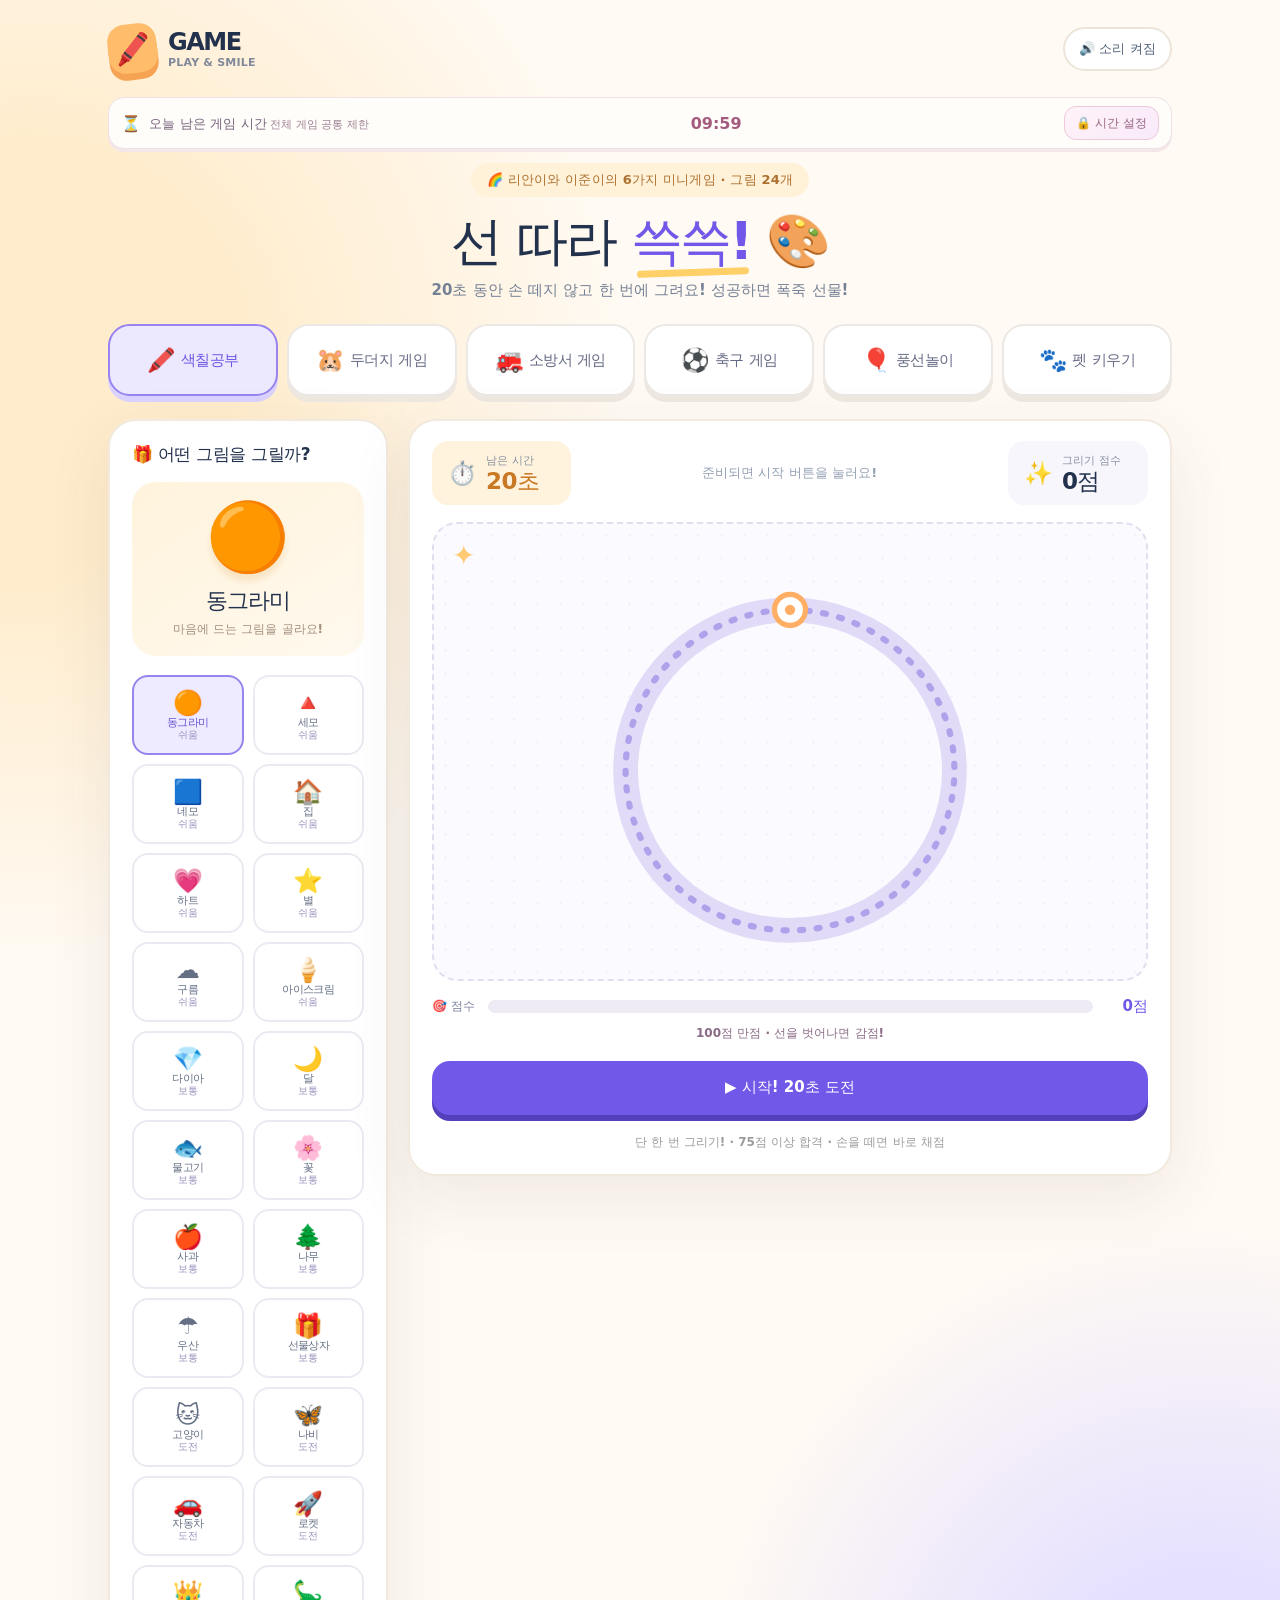
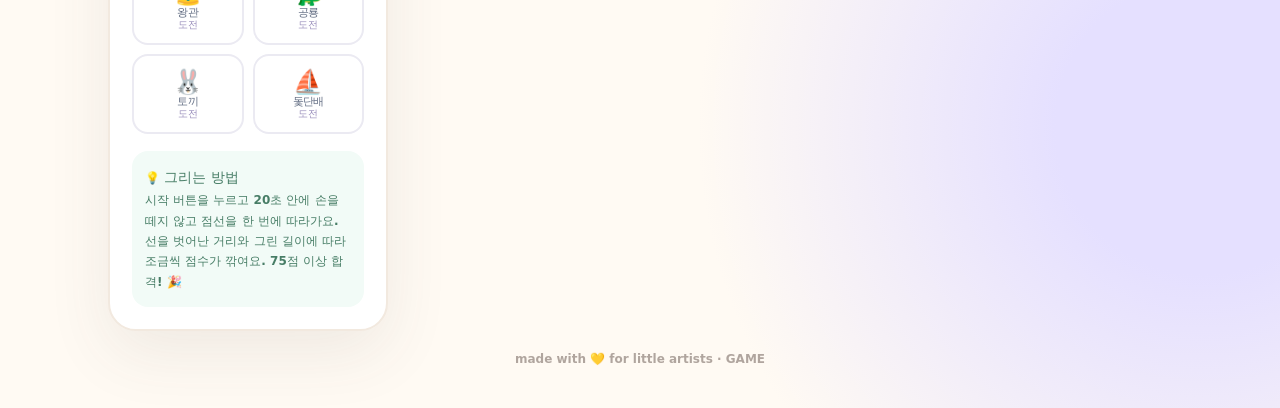
==== commit f3c47ffe: "Add site-wide parental timer and PIN lock interface for all arcade games" ====
--- a/index.html
+++ b/index.html
@@ -30,6 +30,31 @@
 #petScreen{padding:0!important;overflow:visible!important}
 #petHouseEmbed{display:block;border:0;border-radius:22px;background:#fff9f6;width:100%;height:1550px;min-height:1100px}
 @media(max-width:540px){#petHouseEmbed{border-radius:16px;height:1790px}}
+
+/* Whole-arcade parent timer, iPhone safe area and lock-screen. */
+.parent-timer{display:flex;align-items:center;justify-content:space-between;gap:8px;max-width:100%;margin:9px 0 14px;padding:8px 12px;border-radius:16px;background:#fffdf9;border:1px solid #efe1e7;box-shadow:0 3px 0 #f4e7ea}
+.parent-timer .parent-timer-left{display:flex;align-items:center;gap:8px;min-width:0}
+.parent-timer strong{font-size:13px;color:#76627d}
+.parent-timer small{font-size:11px;color:#9c8093}
+.parent-timer-clock{font-size:16px;font-variant-numeric:tabular-nums;font-weight:900;color:#a45b7e;white-space:nowrap}
+.parent-timer button{min-height:34px;padding:7px 11px;border:1px solid #edc9db;background:linear-gradient(140deg,#fff2f8,#f8eaf9);border-radius:12px;font-size:12px;font-weight:900;color:#976381;white-space:nowrap}
+#gameTimeGate[hidden],#timePinForm[hidden],#timeSettings[hidden]{display:none!important}
+#gameTimeGate{position:fixed;inset:0;z-index:99999;background:#262035e8;display:flex;align-items:center;justify-content:center;padding:calc(18px + env(safe-area-inset-top)) 18px calc(18px + env(safe-area-inset-bottom));overscroll-behavior:contain}
+.time-gate-card{max-width:420px;width:100%;background:linear-gradient(145deg,#fffcf9,#fff1fb);border:3px solid #fff;border-radius:28px;padding:25px 19px;text-align:center;box-shadow:0 20px 65px #100e186b}
+.time-gate-icon{font-size:52px;line-height:1.3}
+.time-gate-card h2{font-size:25px;line-height:1.25;color:#644a70;margin:5px 0 8px}
+.time-gate-card p{font-size:13px;line-height:1.55;color:#987a96;margin:7px 0 17px}
+#timePinForm{display:grid;gap:12px}
+#timePin{font-size:21px;text-align:center;letter-spacing:5px;width:100%;height:53px;border:2px solid #e7bfda;border-radius:15px;background:#fff;color:#59465b}
+#timePinForm button,#timeSettingsForm button{min-height:49px;border:0;border-radius:14px;background:#ec8bba;color:#fff;font-size:15px;font-weight:900}
+#timeGateError{min-height:12px;color:#c94664;font-size:12px;font-weight:800}
+#timeGateDismiss{margin:12px auto 0;border:0;background:transparent;color:#84718a;font-weight:900;font-size:13px;padding:10px}
+#timeSettingsForm{display:grid;gap:10px;text-align:left}
+#timeSettingsForm label{font-size:13px;color:#806788;font-weight:900}
+#timeLimitSelect{height:49px;background:#fff;border:2px solid #ead3e6;border-radius:14px;padding:7px 11px;font-size:16px;font-weight:700}
+.time-gate-warning{font-size:11px!important;opacity:.85;margin-top:14px!important}
+#timeGateNotice{color:#ab7d94;font-size:12px;min-height:8px}
+@media(max-width:480px){.parent-timer{padding:8px;margin:5px 0 10px}.parent-timer strong{font-size:11px}.parent-timer small{display:none}.parent-timer-clock{font-size:15px}}
 </style>
 </head>
 <body>
@@ -80,6 +105,7 @@
 </script>
 <div class="wrap">
 <header><a href="/" class="brand" aria-label="Game 홈"><span class="brandmark">🖍️</span><span class="brandtext">GAME<small>PLAY & SMILE</small></span></a><button id="soundBtn" type="button" class="sound" aria-label="소리 켜기 또는 끄기">🔊 소리 켜짐</button></header>
+<div class="parent-timer" role="group" aria-label="오늘의 게임 시간"><div class="parent-timer-left"><span aria-hidden="true">⏳</span><div><strong>오늘 남은 게임 시간</strong><small> 전체 게임 공통 제한</small></div></div><span id="timeRemaining" class="parent-timer-clock" aria-live="off">10:00</span><button type="button" id="timeParentOpen">🔒 시간 설정</button></div>
 <div class="hero"><div class="eyebrow">🌈 리안이와 이준이의 6가지 미니게임 · 그림 24개</div><h1 id="heroTitle">선 따라 <em>쓱쓱!</em> 🎨</h1><p id="heroDesc">20초 동안 손 떼지 않고 한 번에 그려요! 성공하면 폭죽 선물!</p></div>
 <nav class="game-tabs" role="tablist" aria-label="게임 선택">
  <button type="button" class="game-tab active" id="tab-trace" role="tab" aria-selected="true" aria-controls="tracingScreen" data-game="trace"><span class="tab-emoji">🖍️</span><span>색칠공부</span></button>
@@ -201,7 +227,7 @@
  <ol id="soccerRankList" class="rank-list"><li class="rank-empty">첫 번째 승부차기 기록을 만들어 보세요!</li></ol></div>
 </section>
 <section id="petScreen" class="arcade-screen" role="tabpanel" aria-labelledby="tab-pet" hidden>
- <iframe id="petHouseEmbed" title="포근포근 펫하우스 — 10가지 귀여운 캐릭터 키우기" src="/pet-care.html?v=2" loading="eager" scrolling="no" referrerpolicy="same-origin"></iframe>
+ <iframe id="petHouseEmbed" title="포근포근 펫하우스 — 10가지 귀여운 캐릭터 키우기" src="/pet-care.html?v=fun-compact-20261101" loading="eager" scrolling="no" referrerpolicy="same-origin"></iframe>
 </section>
 <section id="gardenScreen" class="arcade-screen garden-screen" role="tabpanel" aria-labelledby="tab-garden" hidden>
  <iframe id="gardenMatchEmbed" class="garden-match-embed" src="/balloon-match.html?v=easy-75s-20261031" title="김리안과 권이준의 30초 풍선 짝맞추기" loading="eager" scrolling="no"></iframe>
@@ -474,5 +500,20 @@
  });
 })();
 </script>
+
+<div id="gameTimeGate" role="dialog" aria-modal="true" aria-labelledby="timeGateTitle" hidden>
+ <div class="time-gate-card">
+  <div class="time-gate-icon" aria-hidden="true">🌙</div>
+  <h2 id="timeGateTitle">오늘 게임 시간 끝!</h2>
+  <p id="timeGateDescription">다음 날 다시 만나요!</p>
+  <form id="timePinForm"><label for="timePin">보호자 비밀번호</label><input id="timePin" type="password" inputmode="numeric" pattern="[0-9]*" autocomplete="off" maxlength="8" placeholder="비밀번호 4자리" required><div id="timeGateError" role="alert"></div><button id="timeGateSubmit" type="submit">게임 시간 추가 허용</button></form>
+  <section id="timeSettings" hidden><form id="timeSettingsForm"><label for="timeLimitSelect">하루 전체 게임 시간</label><select id="timeLimitSelect"><option value="5">5분</option><option value="10" selected>10분</option><option value="15">15분</option><option value="20">20분</option><option value="30">30분</option><option value="45">45분</option><option value="60">60분</option></select><button type="submit">시간 제한 저장</button></form></section>
+  <button id="timeGateDismiss" type="button">취소 · 게임으로 돌아가기</button>
+  <p id="timeLimitDescription" class="time-gate-warning">하루 10분</p>
+  <p id="timeWarning" class="time-gate-warning">이 기기에 이용 시간이 저장되며, 다음 날 자동 초기화됩니다.</p>
+  <p id="timeGateNotice"></p>
+ </div>
+</div>
+<script src="/game-time-limit.js?v=20261101-guard1"></script>
 </body>
 </html>
